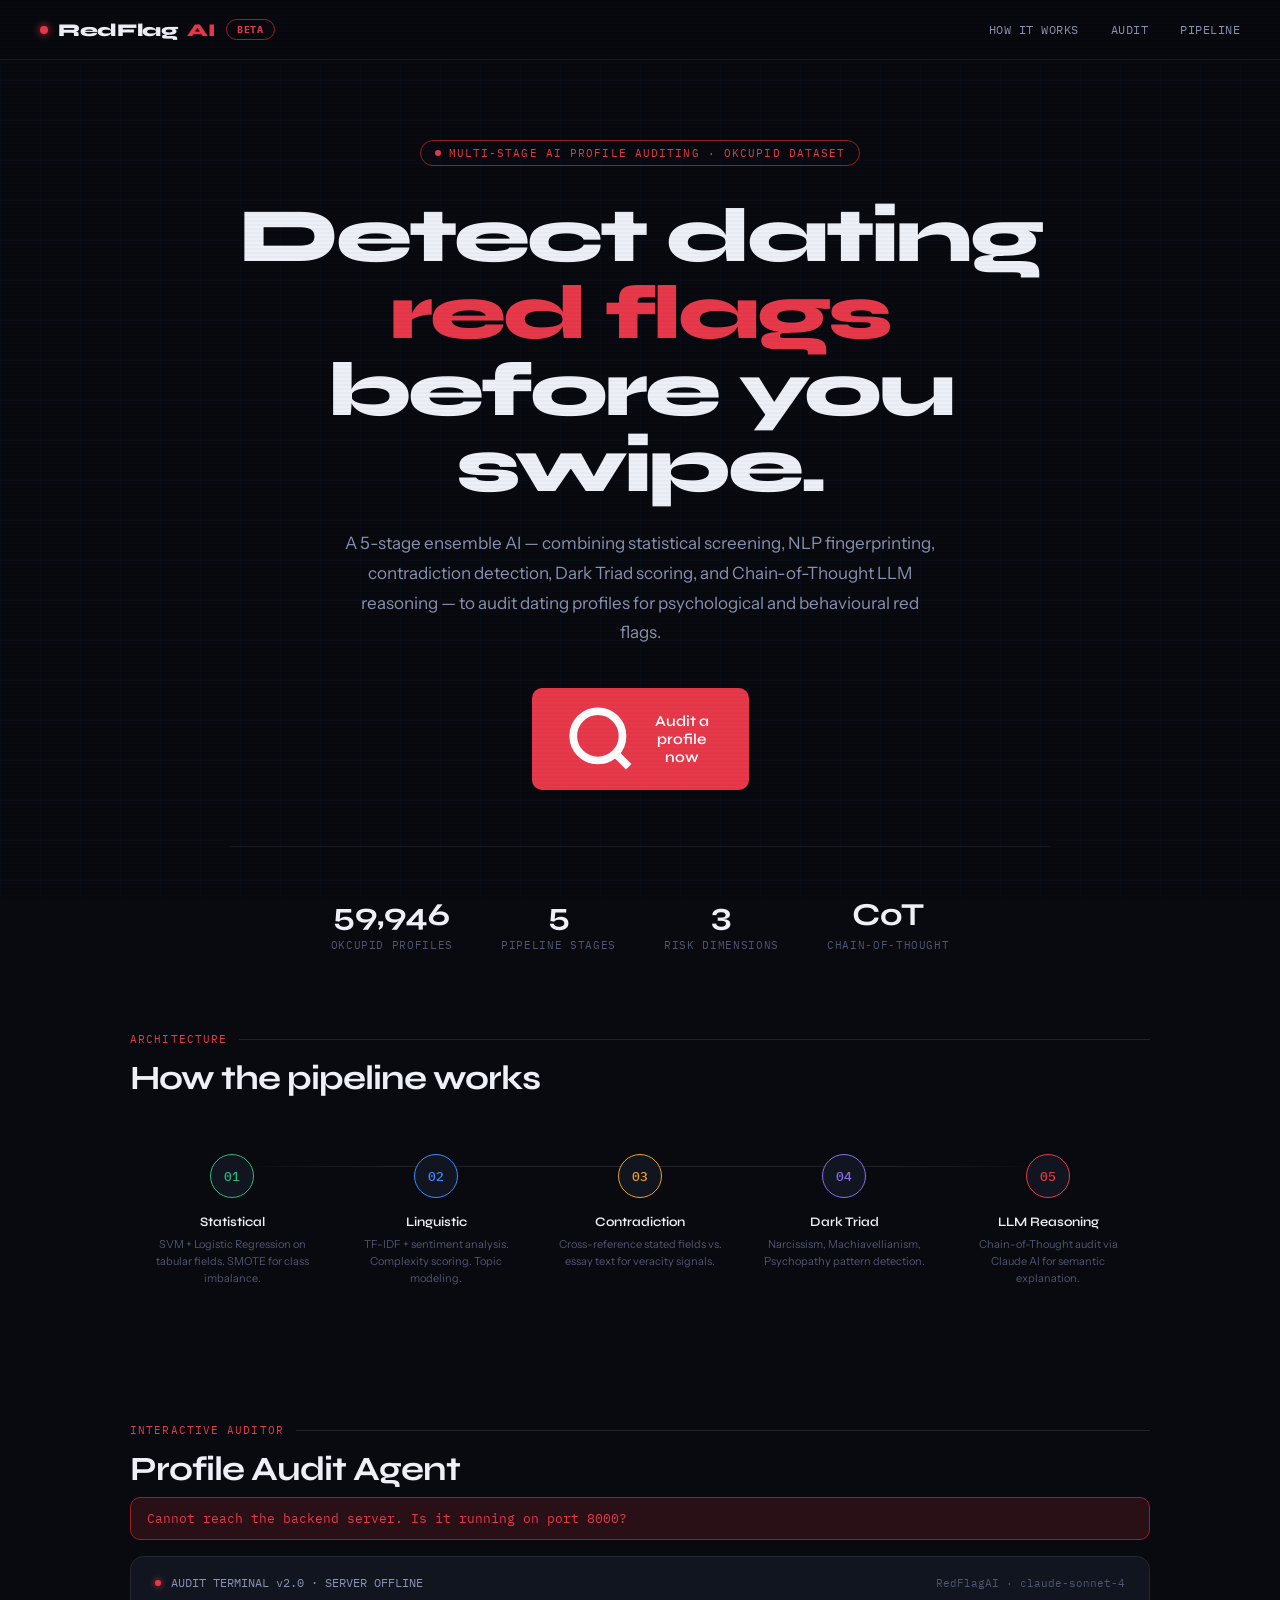
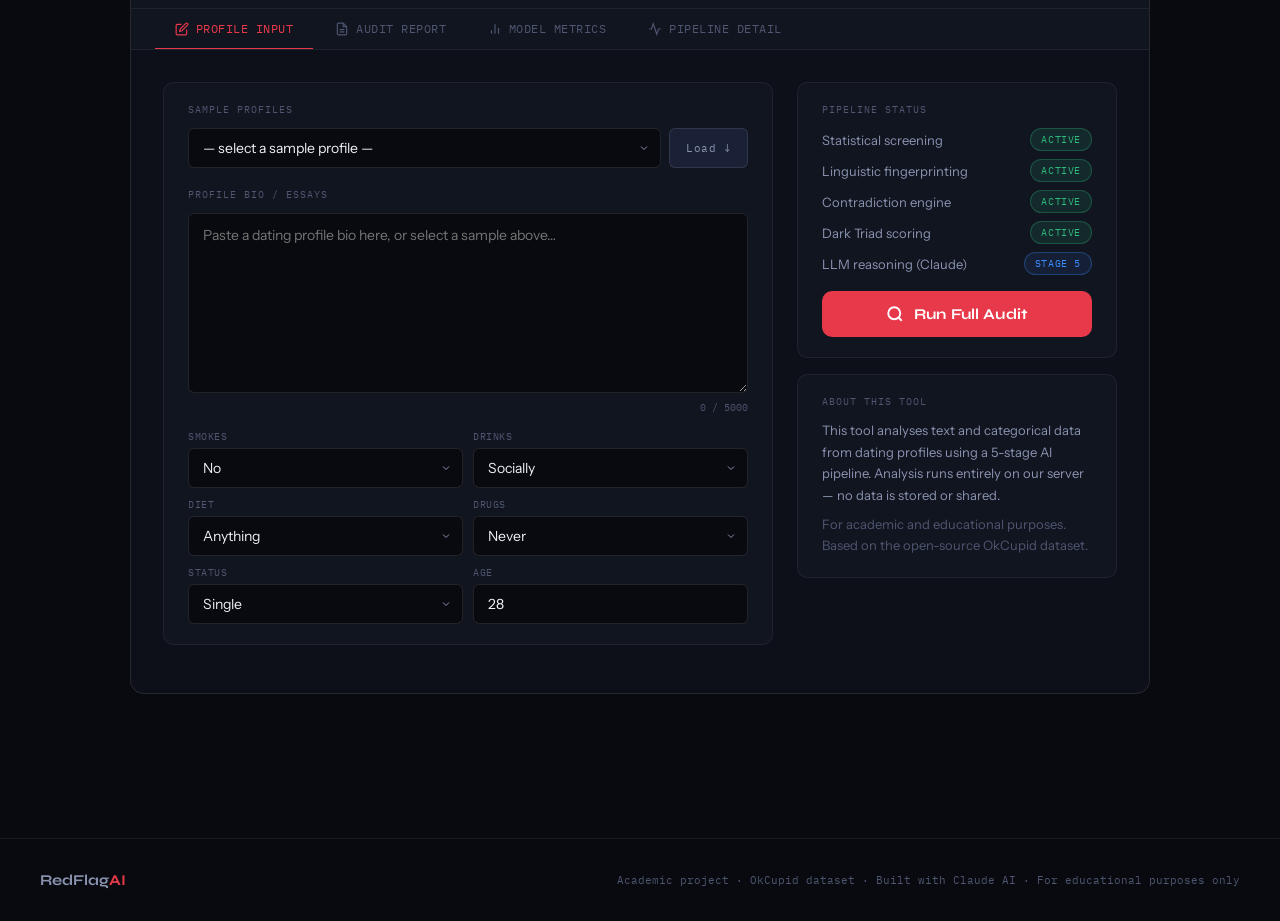
==== index.html @ 615378a7 "Add files via upload" ====
<!DOCTYPE html>
<html lang="en">
<head>
<meta charset="UTF-8" />
<meta name="viewport" content="width=device-width, initial-scale=1.0" />
<title>RedFlag AI — Dating Profile Auditor</title>
<link rel="preconnect" href="https://fonts.googleapis.com" />
<link rel="preconnect" href="https://fonts.gstatic.com" crossorigin />
<link href="https://fonts.googleapis.com/css2?family=Syne:wght@400;500;600;700;800&family=IBM+Plex+Mono:wght@300;400;500&family=Instrument+Sans:ital,wght@0,400;0,500;1,400&display=swap" rel="stylesheet" />
<link rel="stylesheet" href="style.css" />
</head>
<body>

<!-- SCANLINE -->
<div class="scanlines" aria-hidden="true"></div>

<!-- NAV -->
<nav>
  <div class="nav-logo">
    <div class="dot" aria-hidden="true"></div>
    RedFlag<span class="accent">AI</span>
    <span class="nav-badge">BETA</span>
  </div>
  <div class="nav-links">
    <a href="#how">How it works</a>
    <a href="#app">Audit</a>
    <a href="#pipeline">Pipeline</a>
  </div>
</nav>

<!-- HERO -->
<section class="hero" aria-labelledby="hero-title">
  <div class="hero-tag">
    <span class="blink" aria-hidden="true"></span>
    Multi-stage AI profile auditing · OkCupid dataset
  </div>
  <h1 id="hero-title">
    Detect dating<br/>
    <span class="accent">red flags</span><br/>
    before you swipe.
  </h1>
  <p class="hero-sub">
    A 5-stage ensemble AI — combining statistical screening, NLP fingerprinting,
    contradiction detection, Dark Triad scoring, and Chain-of-Thought LLM reasoning —
    to audit dating profiles for psychological and behavioural red flags.
  </p>
  <a href="#app" class="hero-cta">
    <svg viewBox="0 0 24 24" fill="none" stroke="currentColor" stroke-width="2.5" aria-hidden="true"><circle cx="11" cy="11" r="8"/><path d="m21 21-4.35-4.35"/></svg>
    Audit a profile now
  </a>
  <div class="hero-stats" role="list">
    <div class="stat-item" role="listitem"><div class="num">59,946</div><div class="lbl">OkCupid profiles</div></div>
    <div class="stat-item" role="listitem"><div class="num">5</div><div class="lbl">Pipeline stages</div></div>
    <div class="stat-item" role="listitem"><div class="num">3</div><div class="lbl">Risk dimensions</div></div>
    <div class="stat-item" role="listitem"><div class="num">CoT</div><div class="lbl">Chain-of-Thought</div></div>
  </div>
</section>

<!-- HOW IT WORKS -->
<section id="how" class="section" aria-labelledby="how-title">
  <div class="section-label" aria-hidden="true">Architecture</div>
  <h2 id="how-title" class="section-title">How the pipeline works</h2>
  <div class="pipeline-grid" role="list">
    <div class="pipeline-step" role="listitem">
      <div class="pipe-num c-green">01</div>
      <div class="pipe-title">Statistical</div>
      <div class="pipe-desc">SVM + Logistic Regression on tabular fields. SMOTE for class imbalance.</div>
    </div>
    <div class="pipeline-step" role="listitem">
      <div class="pipe-num c-blue">02</div>
      <div class="pipe-title">Linguistic</div>
      <div class="pipe-desc">TF-IDF + sentiment analysis. Complexity scoring. Topic modeling.</div>
    </div>
    <div class="pipeline-step" role="listitem">
      <div class="pipe-num c-amber">03</div>
      <div class="pipe-title">Contradiction</div>
      <div class="pipe-desc">Cross-reference stated fields vs. essay text for veracity signals.</div>
    </div>
    <div class="pipeline-step" role="listitem">
      <div class="pipe-num c-purple">04</div>
      <div class="pipe-title">Dark Triad</div>
      <div class="pipe-desc">Narcissism, Machiavellianism, Psychopathy pattern detection.</div>
    </div>
    <div class="pipeline-step" role="listitem">
      <div class="pipe-num c-red">05</div>
      <div class="pipe-title">LLM Reasoning</div>
      <div class="pipe-desc">Chain-of-Thought audit via Claude AI for semantic explanation.</div>
    </div>
  </div>
</section>

<!-- APP -->
<section id="app" class="section" aria-labelledby="app-title">
  <div class="section-label" aria-hidden="true">Interactive Auditor</div>
  <h2 id="app-title" class="section-title">Profile Audit Agent</h2>

  <!-- Server status banner -->
  <div id="statusBanner" class="status-banner" role="alert" aria-live="polite" style="display:none;"></div>

  <div class="app-widget">
    <!-- Topbar -->
    <div class="app-topbar">
      <div class="app-topbar-title">
        <div class="status-dot" id="serverDot" aria-hidden="true"></div>
        <span id="serverStatus">AUDIT TERMINAL v2.0 · CONNECTING…</span>
      </div>
      <div class="app-version">RedFlagAI · claude-sonnet-4</div>
    </div>

    <!-- Tab bar -->
    <div class="tab-row" role="tablist" aria-label="Audit sections">
      <button class="tab-btn active" role="tab" aria-selected="true" aria-controls="panel-input" id="tab-input" onclick="switchTab('input', this)">
        <svg viewBox="0 0 24 24" fill="none" stroke="currentColor" stroke-width="2" aria-hidden="true"><path d="M11 4H4a2 2 0 0 0-2 2v14a2 2 0 0 0 2 2h14a2 2 0 0 0 2-2v-7"/><path d="M18.5 2.5a2.12 2.12 0 0 1 3 3L12 15l-4 1 1-4Z"/></svg>
        Profile Input
      </button>
      <button class="tab-btn" role="tab" aria-selected="false" aria-controls="panel-report" id="tab-report" onclick="switchTab('report', this)">
        <svg viewBox="0 0 24 24" fill="none" stroke="currentColor" stroke-width="2" aria-hidden="true"><path d="M14 2H6a2 2 0 0 0-2 2v16a2 2 0 0 0 2 2h12a2 2 0 0 0 2-2V8z"/><polyline points="14 2 14 8 20 8"/><line x1="16" y1="13" x2="8" y2="13"/><line x1="16" y1="17" x2="8" y2="17"/></svg>
        Audit Report
      </button>
      <button class="tab-btn" role="tab" aria-selected="false" aria-controls="panel-metrics" id="tab-metrics" onclick="switchTab('metrics', this)">
        <svg viewBox="0 0 24 24" fill="none" stroke="currentColor" stroke-width="2" aria-hidden="true"><line x1="18" y1="20" x2="18" y2="10"/><line x1="12" y1="20" x2="12" y2="4"/><line x1="6" y1="20" x2="6" y2="14"/></svg>
        Model Metrics
      </button>
      <button class="tab-btn" role="tab" aria-selected="false" aria-controls="panel-pipeline" id="tab-pipeline" onclick="switchTab('pipeline', this)">
        <svg viewBox="0 0 24 24" fill="none" stroke="currentColor" stroke-width="2" aria-hidden="true"><polyline points="22 12 18 12 15 21 9 3 6 12 2 12"/></svg>
        Pipeline Detail
      </button>
    </div>

    <!-- INPUT PANEL -->
    <div class="panel active" id="panel-input" role="tabpanel" aria-labelledby="tab-input">
      <div class="input-grid">
        <!-- Left: bio + fields -->
        <div>
          <div class="card mb1">
            <div class="card-label">Sample profiles</div>
            <div class="sample-select-row">
              <select id="sampleSelect" aria-label="Choose a sample profile">
                <option value="">— select a sample profile —</option>
              </select>
              <button class="load-btn" onclick="loadSample()" aria-label="Load selected sample">Load ↓</button>
            </div>

            <div class="card-label">Profile bio / essays</div>
            <textarea
              id="bioText"
              placeholder="Paste a dating profile bio here, or select a sample above…"
              aria-label="Profile bio text"
              maxlength="5000"
            ></textarea>
            <div class="char-count" id="charCount">0 / 5000</div>

            <div class="field-grid">
              <div class="field-item">
                <label for="fSmokes">Smokes</label>
                <select id="fSmokes">
                  <option value="no">No</option>
                  <option value="sometimes">Sometimes</option>
                  <option value="yes">Yes</option>
                </select>
              </div>
              <div class="field-item">
                <label for="fDrinks">Drinks</label>
                <select id="fDrinks">
                  <option value="socially">Socially</option>
                  <option value="often">Often</option>
                  <option value="never">Never</option>
                </select>
              </div>
              <div class="field-item">
                <label for="fDiet">Diet</label>
                <select id="fDiet">
                  <option value="anything">Anything</option>
                  <option value="vegetarian">Vegetarian</option>
                  <option value="vegan">Vegan</option>
                  <option value="strictly vegan">Strictly vegan</option>
                </select>
              </div>
              <div class="field-item">
                <label for="fDrugs">Drugs</label>
                <select id="fDrugs">
                  <option value="never">Never</option>
                  <option value="sometimes">Sometimes</option>
                  <option value="often">Often</option>
                </select>
              </div>
              <div class="field-item">
                <label for="fStatus">Status</label>
                <select id="fStatus">
                  <option value="single">Single</option>
                  <option value="available">Available</option>
                  <option value="seeing someone">Seeing someone</option>
                </select>
              </div>
              <div class="field-item">
                <label for="fAge">Age</label>
                <input type="number" id="fAge" value="28" min="18" max="99" aria-label="Age" />
              </div>
            </div>
          </div>
        </div>

        <!-- Right: pipeline status + run -->
        <div>
          <div class="card mb1">
            <div class="card-label">Pipeline status</div>
            <div class="pipe-status-list" role="list">
              <div class="pipe-status-row" role="listitem"><span>Statistical screening</span><span class="badge badge-green">Active</span></div>
              <div class="pipe-status-row" role="listitem"><span>Linguistic fingerprinting</span><span class="badge badge-green">Active</span></div>
              <div class="pipe-status-row" role="listitem"><span>Contradiction engine</span><span class="badge badge-green">Active</span></div>
              <div class="pipe-status-row" role="listitem"><span>Dark Triad scoring</span><span class="badge badge-green">Active</span></div>
              <div class="pipe-status-row" role="listitem"><span>LLM reasoning (Claude)</span><span class="badge badge-blue">Stage 5</span></div>
            </div>

            <button class="analyze-btn" id="analyzeBtn" onclick="runAnalysis()">
              <svg id="btnIcon" viewBox="0 0 24 24" fill="none" stroke="currentColor" stroke-width="2.5" width="18" height="18" aria-hidden="true"><circle cx="11" cy="11" r="8"/><path d="m21 21-4.35-4.35"/></svg>
              <span id="btnText">Run Full Audit</span>
            </button>

            <div class="progress-wrap" id="progressWrap" aria-live="polite" aria-label="Analysis progress">
              <div class="progress-track" role="progressbar" aria-valuemin="0" aria-valuemax="100" aria-valuenow="0" id="progressBar">
                <div class="progress-fill" id="progressFill"></div>
              </div>
              <div class="progress-msg" id="progressMsg">Initialising pipeline…</div>
            </div>
          </div>

          <div class="card info-card">
            <div class="card-label">About this tool</div>
            <p class="info-text">
              This tool analyses text and categorical data from dating profiles using a 5-stage AI pipeline.
              Analysis runs entirely on our server — no data is stored or shared.
            </p>
            <p class="info-text" style="margin-top:8px;color:var(--text3);">
              For academic and educational purposes. Based on the open-source OkCupid dataset.
            </p>
          </div>
        </div>
      </div>
    </div>

    <!-- REPORT PANEL -->
    <div class="panel" id="panel-report" role="tabpanel" aria-labelledby="tab-report">
      <div id="reportContent">
        <div class="placeholder-msg">
          <svg viewBox="0 0 24 24" fill="none" stroke="currentColor" stroke-width="1.5" aria-hidden="true"><path d="M14 2H6a2 2 0 0 0-2 2v16a2 2 0 0 0 2 2h12a2 2 0 0 0 2-2V8z"/><polyline points="14 2 14 8 20 8"/><line x1="16" y1="13" x2="8" y2="13"/><line x1="16" y1="17" x2="8" y2="17"/></svg>
          <p>Run an audit to generate a report</p>
        </div>
      </div>
    </div>

    <!-- METRICS PANEL -->
    <div class="panel" id="panel-metrics" role="tabpanel" aria-labelledby="tab-metrics">
      <div id="metricsContent">
        <div class="placeholder-msg">
          <svg viewBox="0 0 24 24" fill="none" stroke="currentColor" stroke-width="1.5" aria-hidden="true"><line x1="18" y1="20" x2="18" y2="10"/><line x1="12" y1="20" x2="12" y2="4"/><line x1="6" y1="20" x2="6" y2="14"/></svg>
          <p>Model metrics appear after analysis</p>
        </div>
      </div>
    </div>

    <!-- PIPELINE DETAIL PANEL -->
    <div class="panel" id="panel-pipeline" role="tabpanel" aria-labelledby="tab-pipeline">
      <div class="pipe-detail">

        <div class="pipe-detail-row">
          <div class="pipe-num-lg" style="color:var(--green);border-color:var(--green);">01</div>
          <div class="pipe-content">
            <h3>Statistical screening — fast-path fraud detection</h3>
            <p>A Support Vector Machine (SVM) and Logistic Regression classifier trained on all 31 tabular OkCupid columns. SMOTE oversampling addresses the extreme class imbalance of red-flag profiles. Produces a probabilistic risk score before any text processing begins.</p>
            <div class="pipe-tech">Tech: <span>scikit-learn SVM · SMOTE (imbalanced-learn) · pandas · OkCupid tabular features</span></div>
          </div>
          <span class="badge badge-green">SVM + SMOTE</span>
        </div>

        <div class="pipe-detail-row">
          <div class="pipe-num-lg" style="color:var(--blue);border-color:var(--blue);">02</div>
          <div class="pipe-content">
            <h3>Linguistic fingerprinting — NLP complexity analysis</h3>
            <p>TF-IDF vectorisation + VADER sentiment analysis scores emotional tone. Flesch-Kincaid complexity measures readability. LDA topic modeling identifies manipulative thematic clusters — intermittent reinforcement language, identity dissociation, excessive self-referencing.</p>
            <div class="pipe-tech">Tech: <span>NLTK VADER · sklearn TF-IDF · gensim LDA · textstat · HuggingFace transformers</span></div>
          </div>
          <span class="badge badge-blue">NLP</span>
        </div>

        <div class="pipe-detail-row">
          <div class="pipe-num-lg" style="color:var(--amber);border-color:var(--amber);">03</div>
          <div class="pipe-content">
            <h3>Contradiction engine — veracity cross-referencing</h3>
            <p>Compares each categorical field ("smokes: no", "diet: vegan") against the free-text essays using regex pattern matching and keyword extraction. When text contradicts a stated field, a Veracity Red Flag is raised with specific textual evidence.</p>
            <div class="pipe-tech">Tech: <span>Rule-based regex engine · spaCy NER · keyword extraction · field-to-text alignment</span></div>
          </div>
          <span class="badge badge-amber">Veracity</span>
        </div>

        <div class="pipe-detail-row">
          <div class="pipe-num-lg" style="color:var(--purple);border-color:var(--purple);">04</div>
          <div class="pipe-content">
            <h3>Dark Triad scoring — psychological trait mapping</h3>
            <p>Maps linguistic features to the three Dark Triad traits. Narcissism: admiration-seeking language. Machiavellianism: strategic deception signals, conditional framing. Psychopathy: callousness markers, lack-of-empathy language. Calibrated against OkCupid's 420+ question bank.</p>
            <div class="pipe-tech">Tech: <span>Custom psycholinguistic feature extractor · OkCupid Q&amp;A mapping · LIWC-style features</span></div>
          </div>
          <span class="badge badge-purple">Psych</span>
        </div>

        <div class="pipe-detail-row">
          <div class="pipe-num-lg" style="color:var(--red);border-color:var(--red);">05</div>
          <div class="pipe-content">
            <h3>LLM semantic reasoning — Chain-of-Thought audit</h3>
            <p>The structured output of Stages 1–4 is passed to Claude with a Chain-of-Thought system prompt. The model reasons step-by-step through each signal, cites specific textual evidence, and explains the psychological mechanism behind each flag. The Educational Tip rephrases flags constructively.</p>
            <div class="pipe-tech">Tech: <span>claude-sonnet-4 · CoT prompting · structured JSON output · social reintegration module</span></div>
          </div>
          <span class="badge badge-red">CoT LLM</span>
        </div>

      </div>
    </div>
  </div>
</section>

<!-- FOOTER -->
<footer>
  <div class="footer-logo">RedFlag<span class="accent">AI</span></div>
  <div class="footer-note">Academic project · OkCupid dataset · Built with Claude AI · For educational purposes only</div>
</footer>

<script src="app.js"></script>
</body>
</html>
---- style.css ----
/* ================================================================
   style.css — RedFlagAI Dating Profile Auditor
   Dark forensic / investigative aesthetic
   ================================================================ */

/* ── CSS CUSTOM PROPERTIES ─────────────────────────────────────── */
:root {
  --bg:           #080A0F;
  --bg2:          #0D1018;
  --bg3:          #111520;
  --bg4:          #171C2E;
  --surface:      #1A2035;
  --surface2:     #1F2640;

  --red:          #E8394A;
  --red-dim:      #9B1F2A;
  --red-glow:     rgba(232, 57, 74, 0.15);
  --amber:        #F0A020;
  --amber-dim:    rgba(240, 160, 32, 0.12);
  --green:        #2EB87C;
  --green-dim:    rgba(46, 184, 124, 0.12);
  --purple:       #8B6FE8;
  --purple-dim:   rgba(139, 111, 232, 0.12);
  --blue:         #3D8BFF;
  --blue-dim:     rgba(61, 139, 255, 0.10);

  --text:         #EEF0F8;
  --text2:        #8A93B0;
  --text3:        #4E5670;

  --border:       rgba(255, 255, 255, 0.06);
  --border2:      rgba(255, 255, 255, 0.10);

  --font-head:    'Syne', sans-serif;
  --font-body:    'Instrument Sans', sans-serif;
  --font-mono:    'IBM Plex Mono', monospace;

  --r:            6px;
  --r2:           10px;
  --r3:           14px;
}

/* ── RESET ─────────────────────────────────────────────────────── */
*, *::before, *::after { box-sizing: border-box; margin: 0; padding: 0; }

html { scroll-behavior: smooth; }

body {
  font-family: var(--font-body);
  background: var(--bg);
  color: var(--text);
  min-height: 100vh;
  overflow-x: hidden;
  -webkit-font-smoothing: antialiased;
}

/* ── SCANLINES OVERLAY ──────────────────────────────────────────── */
.scanlines {
  position: fixed;
  inset: 0;
  background: repeating-linear-gradient(
    0deg,
    transparent,
    transparent 2px,
    rgba(0, 0, 0, 0.025) 2px,
    rgba(0, 0, 0, 0.025) 4px
  );
  pointer-events: none;
  z-index: 9999;
}

/* ── GRID BG ────────────────────────────────────────────────────── */
body::after {
  content: '';
  position: fixed;
  inset: 0;
  background-image:
    linear-gradient(rgba(61, 139, 255, 0.025) 1px, transparent 1px),
    linear-gradient(90deg, rgba(61, 139, 255, 0.025) 1px, transparent 1px);
  background-size: 40px 40px;
  pointer-events: none;
  z-index: 0;
}

/* ── NAV ────────────────────────────────────────────────────────── */
nav {
  position: fixed;
  top: 0; left: 0; right: 0;
  z-index: 100;
  display: flex;
  align-items: center;
  justify-content: space-between;
  padding: 0 2.5rem;
  height: 60px;
  background: rgba(8, 10, 15, 0.88);
  backdrop-filter: blur(20px);
  border-bottom: 1px solid var(--border);
}

.nav-logo {
  font-family: var(--font-head);
  font-weight: 800;
  font-size: 18px;
  letter-spacing: -0.02em;
  display: flex;
  align-items: center;
  gap: 10px;
}

.nav-logo .dot {
  width: 8px; height: 8px;
  border-radius: 50%;
  background: var(--red);
  box-shadow: 0 0 8px var(--red);
  animation: pulse-dot 2s ease-in-out infinite;
}

@keyframes pulse-dot {
  0%, 100% { opacity: 1; }
  50%       { opacity: 0.35; }
}

.accent { color: var(--red); }

.nav-badge {
  font-family: var(--font-mono);
  font-size: 10px;
  padding: 3px 10px;
  border: 1px solid var(--red-dim);
  border-radius: 20px;
  color: var(--red);
  letter-spacing: 0.08em;
  text-transform: uppercase;
}

.nav-links {
  display: flex;
  gap: 2rem;
}

.nav-links a {
  font-family: var(--font-mono);
  font-size: 12px;
  color: var(--text2);
  text-decoration: none;
  letter-spacing: 0.04em;
  text-transform: uppercase;
  transition: color 0.2s;
}
.nav-links a:hover { color: var(--text); }

/* ── HERO ───────────────────────────────────────────────────────── */
.hero {
  position: relative;
  z-index: 1;
  padding: 140px 2.5rem 80px;
  text-align: center;
  max-width: 900px;
  margin: 0 auto;
}

.hero-tag {
  display: inline-flex;
  align-items: center;
  gap: 8px;
  font-family: var(--font-mono);
  font-size: 11px;
  letter-spacing: 0.1em;
  text-transform: uppercase;
  color: var(--red);
  border: 1px solid var(--red-dim);
  padding: 5px 14px;
  border-radius: 20px;
  margin-bottom: 2rem;
}

.hero-tag .blink {
  width: 6px; height: 6px;
  border-radius: 50%;
  background: var(--red);
  animation: pulse-dot 1.5s ease-in-out infinite;
}

h1 {
  font-family: var(--font-head);
  font-weight: 800;
  font-size: clamp(40px, 6vw, 78px);
  line-height: 1.0;
  letter-spacing: -0.04em;
  margin-bottom: 1.5rem;
}

.hero-sub {
  font-size: 17px;
  color: var(--text2);
  line-height: 1.75;
  max-width: 600px;
  margin: 0 auto 2.5rem;
}

.hero-cta {
  display: inline-flex;
  align-items: center;
  gap: 10px;
  padding: 14px 32px;
  background: var(--red);
  color: white;
  font-family: var(--font-head);
  font-weight: 600;
  font-size: 15px;
  border-radius: var(--r2);
  text-decoration: none;
  transition: opacity 0.2s, transform 0.2s;
  border: none;
  cursor: pointer;
}
.hero-cta:hover { opacity: 0.88; transform: translateY(-2px); }

.hero-stats {
  display: flex;
  justify-content: center;
  gap: 3rem;
  margin-top: 3.5rem;
  padding-top: 3rem;
  border-top: 1px solid var(--border);
  flex-wrap: wrap;
}

.stat-item { text-align: center; }

.stat-item .num {
  font-family: var(--font-head);
  font-size: 32px;
  font-weight: 700;
}

.stat-item .lbl {
  font-family: var(--font-mono);
  font-size: 11px;
  color: var(--text3);
  text-transform: uppercase;
  letter-spacing: 0.06em;
  margin-top: 4px;
}

/* ── SECTION ────────────────────────────────────────────────────── */
.section {
  position: relative;
  z-index: 1;
  max-width: 1100px;
  margin: 0 auto;
  padding: 0 2.5rem 5rem;
}

.section-label {
  font-family: var(--font-mono);
  font-size: 11px;
  color: var(--red);
  letter-spacing: 0.1em;
  text-transform: uppercase;
  margin-bottom: 0.75rem;
  display: flex;
  align-items: center;
  gap: 12px;
}

.section-label::after {
  content: '';
  flex: 1;
  height: 1px;
  background: var(--border2);
}

.section-title {
  font-family: var(--font-head);
  font-size: 34px;
  font-weight: 700;
  letter-spacing: -0.03em;
  margin-bottom: 0.5rem;
}

/* ── PIPELINE OVERVIEW ─────────────────────────────────────────── */
.pipeline-grid {
  display: grid;
  grid-template-columns: repeat(5, 1fr);
  gap: 0;
  margin: 2rem 0;
  position: relative;
}

.pipeline-grid::before {
  content: '';
  position: absolute;
  top: 36px; left: 10%; right: 10%;
  height: 1px;
  background: linear-gradient(90deg, transparent, var(--border2) 20%, var(--border2) 80%, transparent);
}

.pipeline-step {
  display: flex;
  flex-direction: column;
  align-items: center;
  text-align: center;
  padding: 1.5rem 1rem;
}

.pipe-num {
  width: 44px; height: 44px;
  border-radius: 50%;
  border: 1px solid;
  display: flex; align-items: center; justify-content: center;
  font-family: var(--font-mono);
  font-size: 13px;
  font-weight: 500;
  margin-bottom: 1rem;
  position: relative;
  z-index: 1;
  background: var(--bg3);
}

.pipe-num.c-green  { color: var(--green);  border-color: var(--green); }
.pipe-num.c-blue   { color: var(--blue);   border-color: var(--blue); }
.pipe-num.c-amber  { color: var(--amber);  border-color: var(--amber); }
.pipe-num.c-purple { color: var(--purple); border-color: var(--purple); }
.pipe-num.c-red    { color: var(--red);    border-color: var(--red); }

.pipe-title {
  font-family: var(--font-head);
  font-size: 13px;
  font-weight: 600;
  margin-bottom: 6px;
}

.pipe-desc {
  font-size: 11px;
  color: var(--text3);
  line-height: 1.55;
}

/* ── STATUS BANNER ─────────────────────────────────────────────── */
.status-banner {
  padding: 12px 16px;
  border-radius: var(--r2);
  font-family: var(--font-mono);
  font-size: 13px;
  margin-bottom: 1rem;
  display: flex;
  align-items: center;
  gap: 10px;
}

.status-banner.error {
  background: var(--red-glow);
  border: 1px solid var(--red-dim);
  color: var(--red);
}

.status-banner.warning {
  background: var(--amber-dim);
  border: 1px solid rgba(240, 160, 32, 0.3);
  color: var(--amber);
}

/* ── APP WIDGET ─────────────────────────────────────────────────── */
.app-widget {
  background: var(--bg2);
  border: 1px solid var(--border2);
  border-radius: var(--r3);
  overflow: hidden;
  margin-bottom: 4rem;
}

.app-topbar {
  background: var(--bg3);
  border-bottom: 1px solid var(--border);
  padding: 0 1.5rem;
  display: flex;
  align-items: center;
  justify-content: space-between;
  height: 52px;
}

.app-topbar-title {
  font-family: var(--font-mono);
  font-size: 12px;
  color: var(--text2);
  display: flex;
  align-items: center;
  gap: 10px;
}

.status-dot {
  width: 6px; height: 6px;
  border-radius: 50%;
  background: var(--text3);
  transition: background 0.3s, box-shadow 0.3s;
}

.status-dot.online {
  background: var(--green);
  box-shadow: 0 0 6px var(--green);
}

.status-dot.error {
  background: var(--red);
  box-shadow: 0 0 6px var(--red);
}

.app-version {
  font-family: var(--font-mono);
  font-size: 11px;
  color: var(--text3);
}

/* ── TABS ───────────────────────────────────────────────────────── */
.tab-row {
  display: flex;
  border-bottom: 1px solid var(--border);
  background: var(--bg3);
  padding: 0 1.5rem;
  gap: 2px;
  overflow-x: auto;
}

.tab-btn {
  padding: 12px 20px;
  font-family: var(--font-mono);
  font-size: 12px;
  letter-spacing: 0.04em;
  text-transform: uppercase;
  color: var(--text3);
  background: none;
  border: none;
  border-bottom: 2px solid transparent;
  cursor: pointer;
  transition: color 0.15s, border-color 0.15s;
  margin-bottom: -1px;
  display: flex;
  align-items: center;
  gap: 7px;
  white-space: nowrap;
}

.tab-btn svg { width: 14px; height: 14px; flex-shrink: 0; }

.tab-btn.active { color: var(--red); border-bottom-color: var(--red); }
.tab-btn:hover:not(.active) { color: var(--text2); }

/* ── PANELS ─────────────────────────────────────────────────────── */
.panel { display: none; padding: 2rem; }
.panel.active { display: block; }

/* ── INPUT LAYOUT ───────────────────────────────────────────────── */
.input-grid {
  display: grid;
  grid-template-columns: 1fr 320px;
  gap: 1.5rem;
}

@media (max-width: 820px) {
  .input-grid { grid-template-columns: 1fr; }
}

.card {
  background: var(--bg3);
  border: 1px solid var(--border);
  border-radius: var(--r2);
  padding: 1.25rem 1.5rem;
}

.card-label {
  font-family: var(--font-mono);
  font-size: 10px;
  letter-spacing: 0.1em;
  text-transform: uppercase;
  color: var(--text3);
  margin-bottom: 0.75rem;
}

.mb1 { margin-bottom: 1rem; }

/* ── FORM ELEMENTS ──────────────────────────────────────────────── */
textarea, select, input[type="number"] {
  width: 100%;
  background: var(--bg);
  border: 1px solid var(--border2);
  border-radius: var(--r);
  color: var(--text);
  font-family: var(--font-body);
  font-size: 14px;
  padding: 10px 14px;
  transition: border-color 0.2s, box-shadow 0.2s;
  outline: none;
  appearance: none;
  -webkit-appearance: none;
}

textarea:focus, select:focus, input:focus {
  border-color: rgba(232, 57, 74, 0.5);
  box-shadow: 0 0 0 3px rgba(232, 57, 74, 0.08);
}

textarea {
  min-height: 180px;
  resize: vertical;
  line-height: 1.65;
  margin-bottom: 4px;
}

select {
  cursor: pointer;
  background-image: url("data:image/svg+xml,%3Csvg xmlns='http://www.w3.org/2000/svg' width='12' height='12' viewBox='0 0 24 24' fill='none' stroke='%238A93B0' stroke-width='2'%3E%3Cpath d='M6 9l6 6 6-6'/%3E%3C/svg%3E");
  background-repeat: no-repeat;
  background-position: right 10px center;
  padding-right: 32px;
}

select option { background: var(--bg3); }

.char-count {
  font-family: var(--font-mono);
  font-size: 10px;
  color: var(--text3);
  text-align: right;
  margin-bottom: 1rem;
}

.field-grid {
  display: grid;
  grid-template-columns: 1fr 1fr;
  gap: 10px;
  margin-top: 0.25rem;
}

.field-item { display: flex; flex-direction: column; gap: 5px; }

.field-item label {
  font-family: var(--font-mono);
  font-size: 10px;
  letter-spacing: 0.06em;
  text-transform: uppercase;
  color: var(--text3);
}

/* ── SAMPLE SELECT ──────────────────────────────────────────────── */
.sample-select-row {
  display: flex;
  gap: 8px;
  margin-bottom: 1.25rem;
}

.sample-select-row select { flex: 1; }

.load-btn {
  padding: 0 16px;
  background: var(--surface);
  border: 1px solid var(--border2);
  border-radius: var(--r);
  color: var(--text2);
  font-family: var(--font-mono);
  font-size: 11px;
  letter-spacing: 0.04em;
  cursor: pointer;
  white-space: nowrap;
  transition: background 0.15s, color 0.15s;
  min-height: 40px;
}
.load-btn:hover { background: var(--surface2); color: var(--text); }

/* ── PIPELINE STATUS ────────────────────────────────────────────── */
.pipe-status-list {
  display: flex;
  flex-direction: column;
  gap: 8px;
  font-size: 13px;
  color: var(--text2);
  margin-bottom: 0.25rem;
}

.pipe-status-row {
  display: flex;
  justify-content: space-between;
  align-items: center;
}

/* ── BADGES ─────────────────────────────────────────────────────── */
.badge {
  font-family: var(--font-mono);
  font-size: 10px;
  letter-spacing: 0.06em;
  text-transform: uppercase;
  padding: 4px 10px;
  border-radius: 20px;
  border: 1px solid;
  white-space: nowrap;
}

.badge-red    { color: var(--red);    border-color: var(--red-dim);                    background: var(--red-glow); }
.badge-amber  { color: var(--amber);  border-color: rgba(240, 160, 32, 0.3);           background: var(--amber-dim); }
.badge-green  { color: var(--green);  border-color: rgba(46, 184, 124, 0.3);           background: var(--green-dim); }
.badge-purple { color: var(--purple); border-color: rgba(139, 111, 232, 0.3);          background: var(--purple-dim); }
.badge-blue   { color: var(--blue);   border-color: rgba(61, 139, 255, 0.3);           background: var(--blue-dim); }

/* ── ANALYZE BUTTON ─────────────────────────────────────────────── */
.analyze-btn {
  width: 100%;
  padding: 14px;
  background: var(--red);
  color: white;
  font-family: var(--font-head);
  font-weight: 700;
  font-size: 15px;
  letter-spacing: 0.01em;
  border: none;
  border-radius: var(--r2);
  cursor: pointer;
  display: flex;
  align-items: center;
  justify-content: center;
  gap: 10px;
  transition: opacity 0.2s, transform 0.15s;
  margin-top: 1rem;
}

.analyze-btn:hover:not(:disabled) { opacity: 0.9; transform: translateY(-1px); }
.analyze-btn:active:not(:disabled) { transform: translateY(0); }
.analyze-btn:disabled { opacity: 0.45; cursor: not-allowed; }

/* ── PROGRESS ───────────────────────────────────────────────────── */
.progress-wrap { margin-top: 0.75rem; display: none; }

.progress-track {
  height: 2px;
  background: var(--border2);
  border-radius: 1px;
  overflow: hidden;
}

.progress-fill {
  height: 100%;
  background: var(--red);
  border-radius: 1px;
  width: 0%;
  transition: width 0.35s ease;
  box-shadow: 0 0 8px var(--red);
}

.progress-msg {
  font-family: var(--font-mono);
  font-size: 11px;
  color: var(--text3);
  margin-top: 6px;
  text-align: center;
}

/* ── INFO CARD ──────────────────────────────────────────────────── */
.info-card { border-color: var(--border); }

.info-text {
  font-size: 13px;
  color: var(--text2);
  line-height: 1.65;
}

/* ── PLACEHOLDER ────────────────────────────────────────────────── */
.placeholder-msg {
  text-align: center;
  padding: 4rem 1rem;
  color: var(--text3);
}

.placeholder-msg svg {
  width: 48px; height: 48px;
  margin: 0 auto 1rem;
  display: block;
  opacity: 0.35;
}

.placeholder-msg p {
  font-family: var(--font-mono);
  font-size: 12px;
}

/* ── REPORT: RISK OVERVIEW ──────────────────────────────────────── */
.risk-overview {
  display: grid;
  grid-template-columns: repeat(4, 1fr);
  gap: 12px;
  margin-bottom: 1.5rem;
}

@media (max-width: 600px) {
  .risk-overview { grid-template-columns: 1fr 1fr; }
}

.risk-card {
  background: var(--bg3);
  border: 1px solid var(--border);
  border-radius: var(--r2);
  padding: 1.25rem;
  text-align: center;
  position: relative;
  overflow: hidden;
}

.risk-card::after {
  content: '';
  position: absolute;
  bottom: 0; left: 0; right: 0;
  height: 2px;
}

.risk-card.danger::after  { background: var(--red); }
.risk-card.warning::after { background: var(--amber); }
.risk-card.safe::after    { background: var(--green); }

.risk-card .rv {
  font-family: var(--font-head);
  font-size: 36px;
  font-weight: 800;
  line-height: 1;
  margin-bottom: 6px;
}

.risk-card.danger  .rv { color: var(--red); }
.risk-card.warning .rv { color: var(--amber); }
.risk-card.safe    .rv { color: var(--green); }

.risk-card .rl {
  font-family: var(--font-mono);
  font-size: 10px;
  letter-spacing: 0.08em;
  text-transform: uppercase;
  color: var(--text3);
}

/* ── REPORT BLOCK ───────────────────────────────────────────────── */
.report-block {
  background: var(--bg3);
  border: 1px solid var(--border);
  border-radius: var(--r2);
  padding: 1.25rem 1.5rem;
  margin-bottom: 1rem;
}

.rb-header {
  display: flex;
  align-items: center;
  gap: 10px;
  margin-bottom: 1rem;
  padding-bottom: 0.75rem;
  border-bottom: 1px solid var(--border);
}

.rb-icon {
  width: 32px; height: 32px;
  border-radius: var(--r);
  display: flex; align-items: center; justify-content: center;
  flex-shrink: 0;
}

.rb-icon svg { width: 16px; height: 16px; }

.rb-title {
  font-family: var(--font-head);
  font-size: 15px;
  font-weight: 600;
  flex: 1;
}

/* ── FLAGS ──────────────────────────────────────────────────────── */
.flag-list {
  list-style: none;
  display: flex;
  flex-direction: column;
  gap: 8px;
}

.flag-item {
  display: flex;
  align-items: flex-start;
  gap: 10px;
  padding: 10px 12px;
  background: var(--bg);
  border-radius: var(--r);
  border-left: 2px solid;
}

.flag-item.high   { border-left-color: var(--red); }
.flag-item.medium { border-left-color: var(--amber); }
.flag-item.low    { border-left-color: var(--green); }

.flag-meta { display: flex; flex-direction: column; gap: 4px; flex: 1; }

.flag-cat {
  font-family: var(--font-mono);
  font-size: 10px;
  letter-spacing: 0.08em;
  text-transform: uppercase;
}

.flag-item.high   .flag-cat { color: var(--red); }
.flag-item.medium .flag-cat { color: var(--amber); }
.flag-item.low    .flag-cat { color: var(--green); }

.flag-text {
  font-size: 13px;
  color: var(--text2);
  line-height: 1.55;
}

/* ── CONTRADICTIONS ─────────────────────────────────────────────── */
.contra-row {
  display: flex;
  align-items: center;
  gap: 10px;
  padding: 10px 0;
  border-bottom: 1px solid var(--border);
  font-size: 13px;
  flex-wrap: wrap;
}

.contra-row:last-child { border-bottom: none; }

.contra-stated {
  color: var(--text2);
  font-family: var(--font-mono);
  font-size: 12px;
  background: var(--bg);
  padding: 4px 10px;
  border-radius: var(--r);
  white-space: nowrap;
}

.contra-arrow { color: var(--text3); font-size: 18px; }

.contra-detected {
  color: var(--red);
  font-style: italic;
  flex: 1;
  min-width: 120px;
}

/* ── DARK TRIAD BARS ────────────────────────────────────────────── */
.trait-bar-row {
  display: flex;
  align-items: center;
  gap: 12px;
  margin-bottom: 14px;
}

.trait-label {
  font-family: var(--font-mono);
  font-size: 11px;
  color: var(--text3);
  text-transform: uppercase;
  letter-spacing: 0.06em;
  width: 150px;
  flex-shrink: 0;
}

.trait-bar {
  flex: 1;
  height: 6px;
  background: var(--bg);
  border-radius: 3px;
  overflow: hidden;
  border: 1px solid var(--border);
}

.trait-fill {
  height: 100%;
  border-radius: 3px;
  width: 0%;
  transition: width 0.9s cubic-bezier(0.16, 1, 0.3, 1);
}

.trait-val {
  font-family: var(--font-mono);
  font-size: 12px;
  font-weight: 500;
  width: 36px;
  text-align: right;
  flex-shrink: 0;
}

/* ── CHAIN-OF-THOUGHT ───────────────────────────────────────────── */
.cot-block {
  background: var(--bg);
  border: 1px solid var(--border2);
  border-radius: var(--r);
  padding: 1rem 1.25rem;
  font-family: var(--font-mono);
  font-size: 13px;
  color: var(--text2);
  line-height: 1.85;
  white-space: pre-wrap;
  word-break: break-word;
}

.cot-prefix { color: var(--blue); font-weight: 500; }

/* ── TIP BOX ────────────────────────────────────────────────────── */
.tip-box {
  background: linear-gradient(135deg, rgba(139, 111, 232, 0.07), rgba(61, 139, 255, 0.04));
  border: 1px solid rgba(139, 111, 232, 0.18);
  border-radius: var(--r2);
  padding: 1rem 1.25rem;
  font-size: 14px;
  color: var(--text2);
  line-height: 1.75;
  display: flex;
  gap: 12px;
  align-items: flex-start;
}

.tip-icon { color: var(--purple); flex-shrink: 0; margin-top: 2px; }
.tip-icon svg { width: 18px; height: 18px; }

/* ── TWO COLUMN ─────────────────────────────────────────────────── */
.two-col {
  display: grid;
  grid-template-columns: 1fr 1fr;
  gap: 1rem;
  margin-bottom: 1rem;
}

@media (max-width: 700px) { .two-col { grid-template-columns: 1fr; } }

/* ── METRICS ────────────────────────────────────────────────────── */
.metrics-grid-3 {
  display: grid;
  grid-template-columns: repeat(3, 1fr);
  gap: 1rem;
  margin-bottom: 1.5rem;
}

@media (max-width: 600px) { .metrics-grid-3 { grid-template-columns: 1fr; } }

.metric-card {
  background: var(--bg3);
  border: 1px solid var(--border);
  border-radius: var(--r2);
  padding: 1.5rem;
  text-align: center;
}

.metric-card .mv {
  font-family: var(--font-head);
  font-size: 42px;
  font-weight: 800;
  letter-spacing: -0.03em;
  line-height: 1;
  margin-bottom: 6px;
}

.metric-card .ml {
  font-family: var(--font-mono);
  font-size: 11px;
  text-transform: uppercase;
  letter-spacing: 0.08em;
  color: var(--text3);
  margin-bottom: 14px;
}

.metric-card .mbar {
  height: 4px;
  background: var(--border);
  border-radius: 2px;
  overflow: hidden;
}

.metric-card .mfill {
  height: 100%;
  border-radius: 2px;
  width: 0%;
  transition: width 0.9s ease;
}

/* ── LINGUISTIC ─────────────────────────────────────────────────── */
.ling-row {
  display: grid;
  grid-template-columns: 1fr 1fr 1fr;
  gap: 10px;
  margin-bottom: 1rem;
}

@media (max-width: 600px) { .ling-row { grid-template-columns: 1fr; } }

.ling-card {
  background: var(--bg);
  border: 1px solid var(--border);
  border-radius: var(--r);
  padding: 1rem;
}

.ling-label {
  font-family: var(--font-mono);
  font-size: 10px;
  color: var(--text3);
  text-transform: uppercase;
  letter-spacing: 0.06em;
  margin-bottom: 8px;
}

.ling-bar {
  height: 4px;
  background: var(--border2);
  border-radius: 2px;
  overflow: hidden;
  margin-bottom: 6px;
}

.ling-fill {
  height: 100%;
  border-radius: 2px;
  width: 0%;
  transition: width 0.9s ease;
}

.ling-val {
  font-family: var(--font-mono);
  font-size: 13px;
  font-weight: 500;
}

/* ── PIPELINE DETAIL ────────────────────────────────────────────── */
.pipe-detail {
  display: flex;
  flex-direction: column;
  gap: 10px;
}

.pipe-detail-row {
  display: flex;
  align-items: flex-start;
  gap: 14px;
  background: var(--bg3);
  border: 1px solid var(--border);
  border-radius: var(--r2);
  padding: 1.25rem 1.5rem;
}

.pipe-num-lg {
  width: 36px; height: 36px;
  border-radius: 50%;
  border: 1px solid;
  display: flex; align-items: center; justify-content: center;
  font-family: var(--font-mono);
  font-size: 13px;
  font-weight: 500;
  flex-shrink: 0;
  background: var(--bg);
}

.pipe-content { flex: 1; }

.pipe-content h3 {
  font-family: var(--font-head);
  font-size: 14px;
  font-weight: 600;
  margin-bottom: 6px;
  color: var(--text);
}

.pipe-content p {
  font-size: 13px;
  color: var(--text3);
  line-height: 1.6;
}

.pipe-tech {
  font-family: var(--font-mono);
  font-size: 10px;
  color: var(--text3);
  margin-top: 8px;
  border-top: 1px solid var(--border);
  padding-top: 8px;
}

.pipe-tech span { color: var(--text2); }

/* ── STAGE1 INFO BOX ────────────────────────────────────────────── */
.stage1-info {
  background: var(--bg);
  border: 1px solid var(--border);
  border-radius: var(--r);
  padding: 10px 14px;
  font-family: var(--font-mono);
  font-size: 12px;
  color: var(--text2);
  display: flex;
  gap: 1.5rem;
}

.stage1-info .si-label { color: var(--text3); font-size: 10px; display: block; margin-bottom: 3px; }
.stage1-info .si-val   { font-size: 14px; font-weight: 500; }

/* ── FOOTER ─────────────────────────────────────────────────────── */
footer {
  position: relative;
  z-index: 1;
  border-top: 1px solid var(--border);
  padding: 2rem 2.5rem;
  display: flex;
  align-items: center;
  justify-content: space-between;
  flex-wrap: wrap;
  gap: 1rem;
}

.footer-logo {
  font-family: var(--font-head);
  font-weight: 700;
  font-size: 15px;
  color: var(--text2);
}

.footer-note {
  font-family: var(--font-mono);
  font-size: 11px;
  color: var(--text3);
}

/* ── ANIMATION ──────────────────────────────────────────────────── */
@keyframes spin { to { transform: rotate(360deg); } }
.spinning { animation: spin 1s linear infinite; }

.fade-in {
  animation: fade-in-up 0.4s ease both;
}

@keyframes fade-in-up {
  from { opacity: 0; transform: translateY(10px); }
  to   { opacity: 1; transform: translateY(0); }
}

/* ── RESPONSIVE NAV ─────────────────────────────────────────────── */
@media (max-width: 600px) {
  nav { padding: 0 1.25rem; }
  .nav-links { display: none; }
  .section { padding: 0 1.25rem 4rem; }
  .hero { padding: 120px 1.25rem 60px; }
  .panel { padding: 1.25rem; }
  .app-topbar { padding: 0 1rem; }
  .pipeline-grid { grid-template-columns: 1fr 1fr; }
  .pipeline-grid::before { display: none; }
}
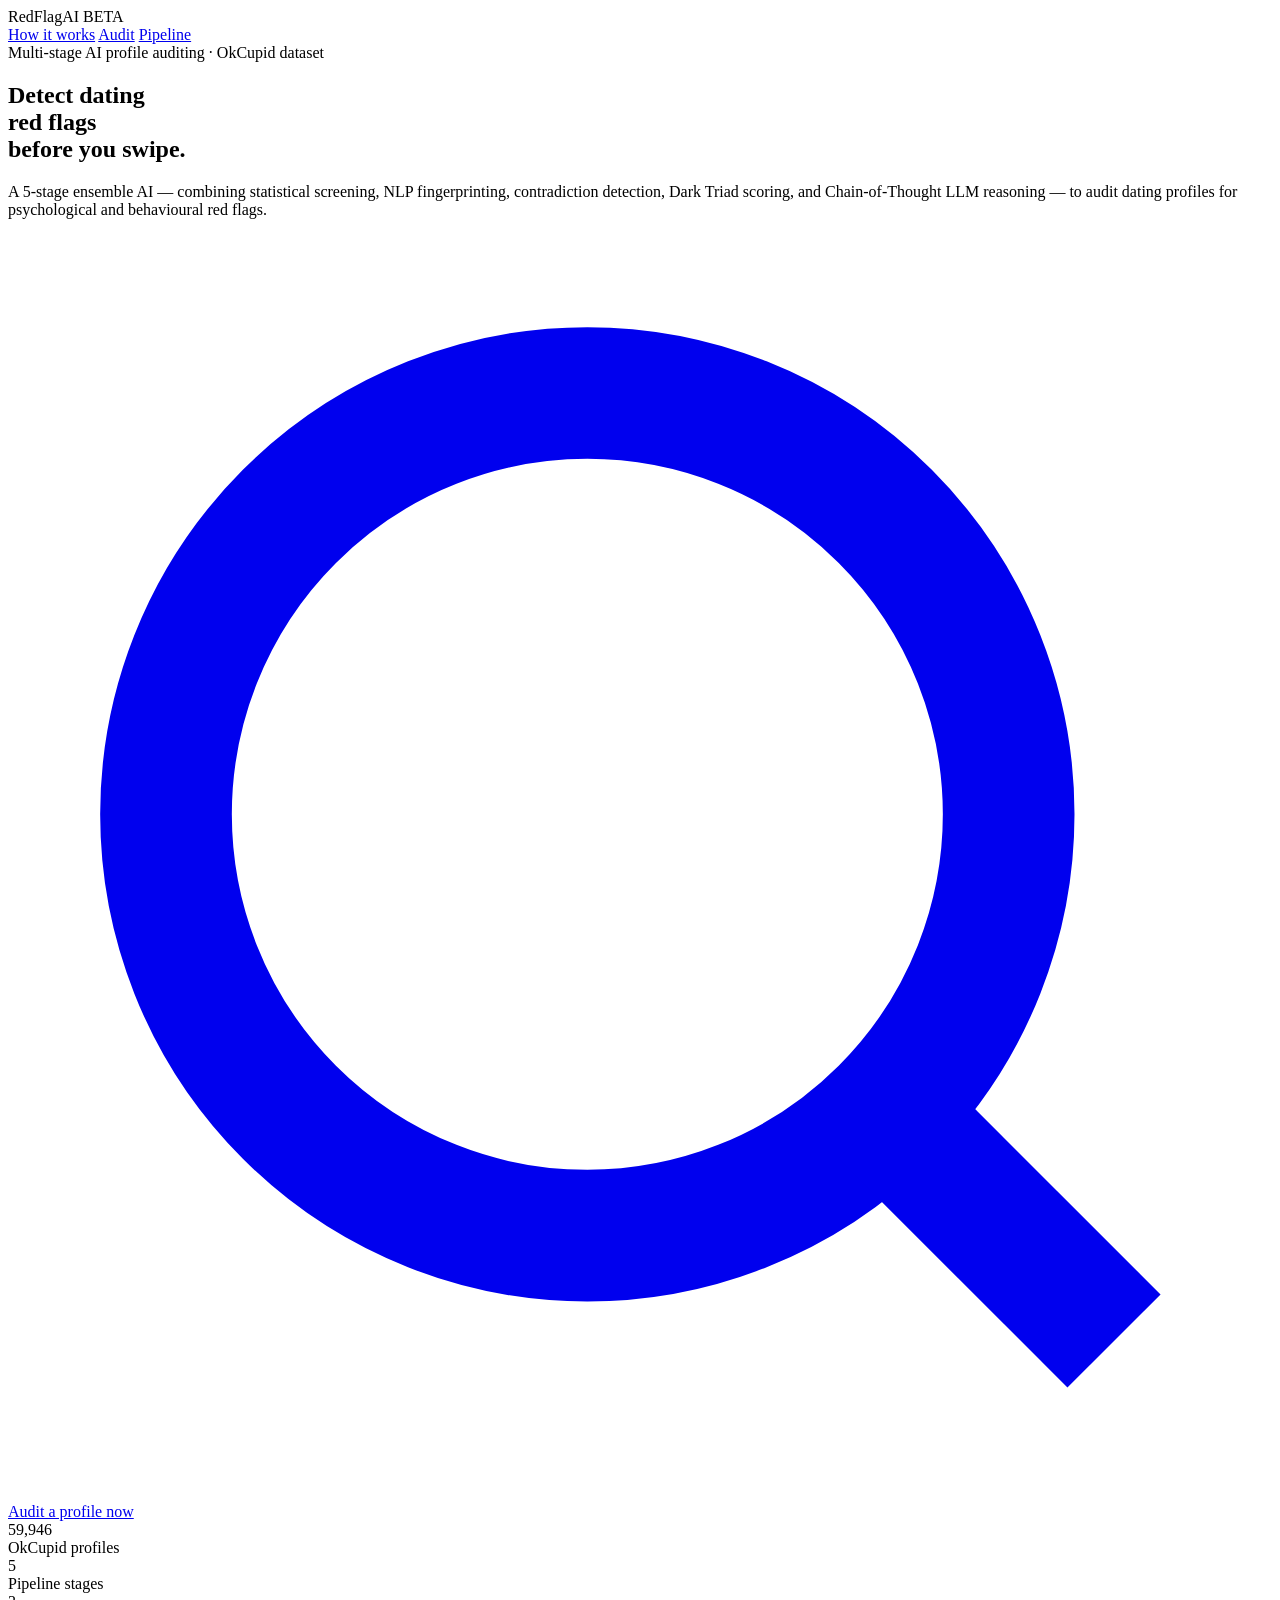
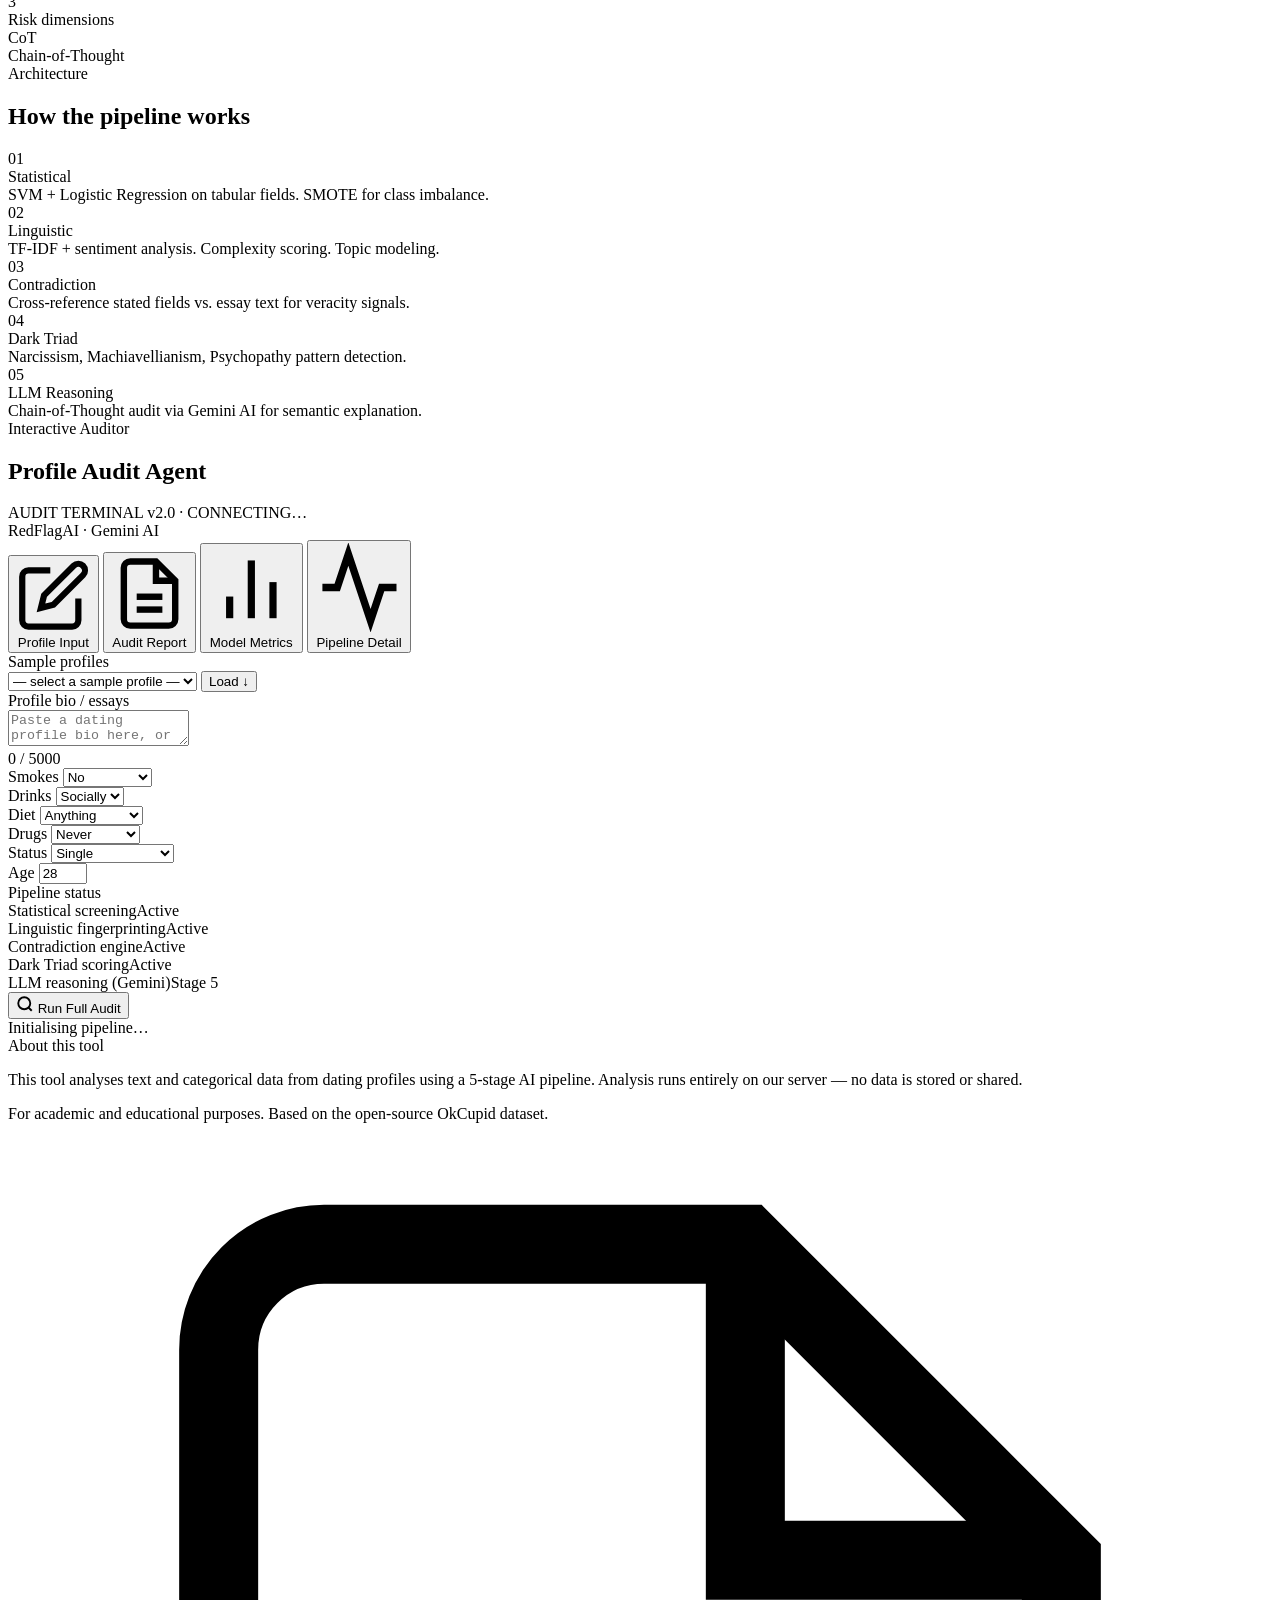
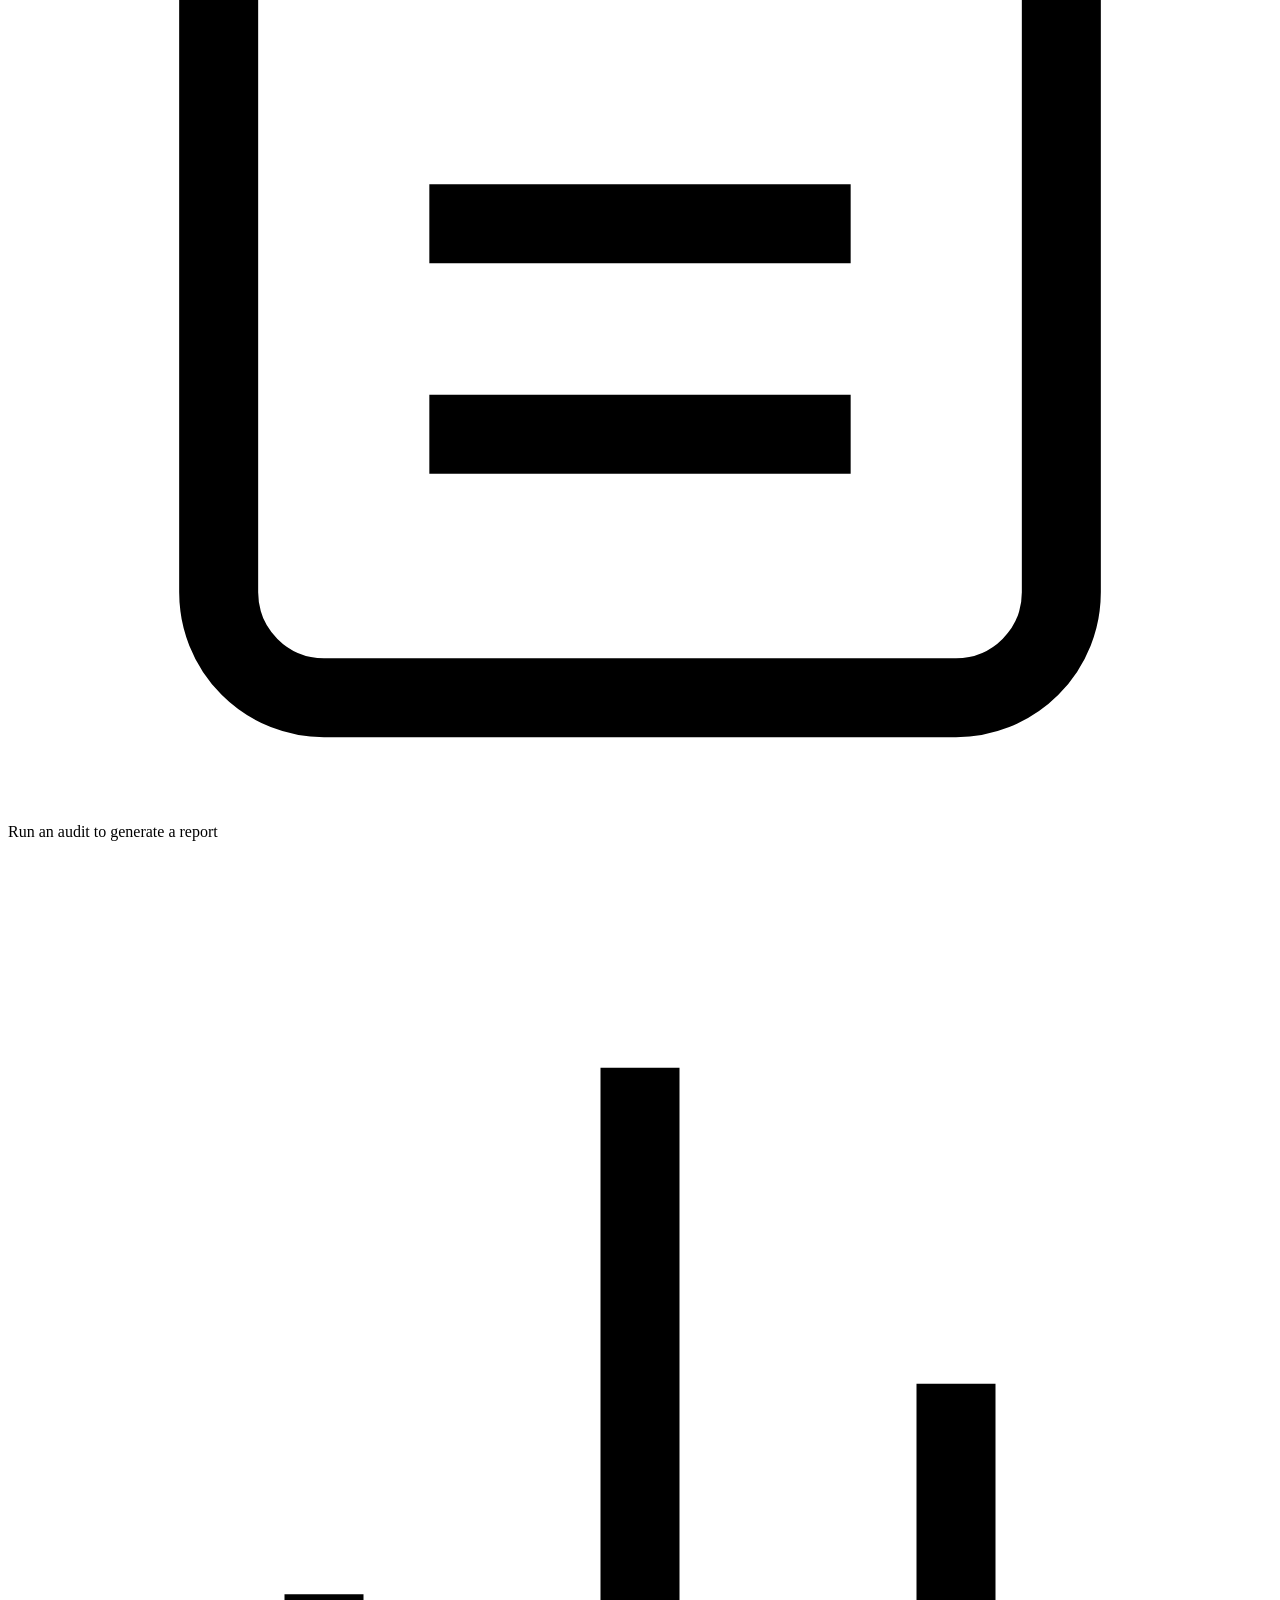
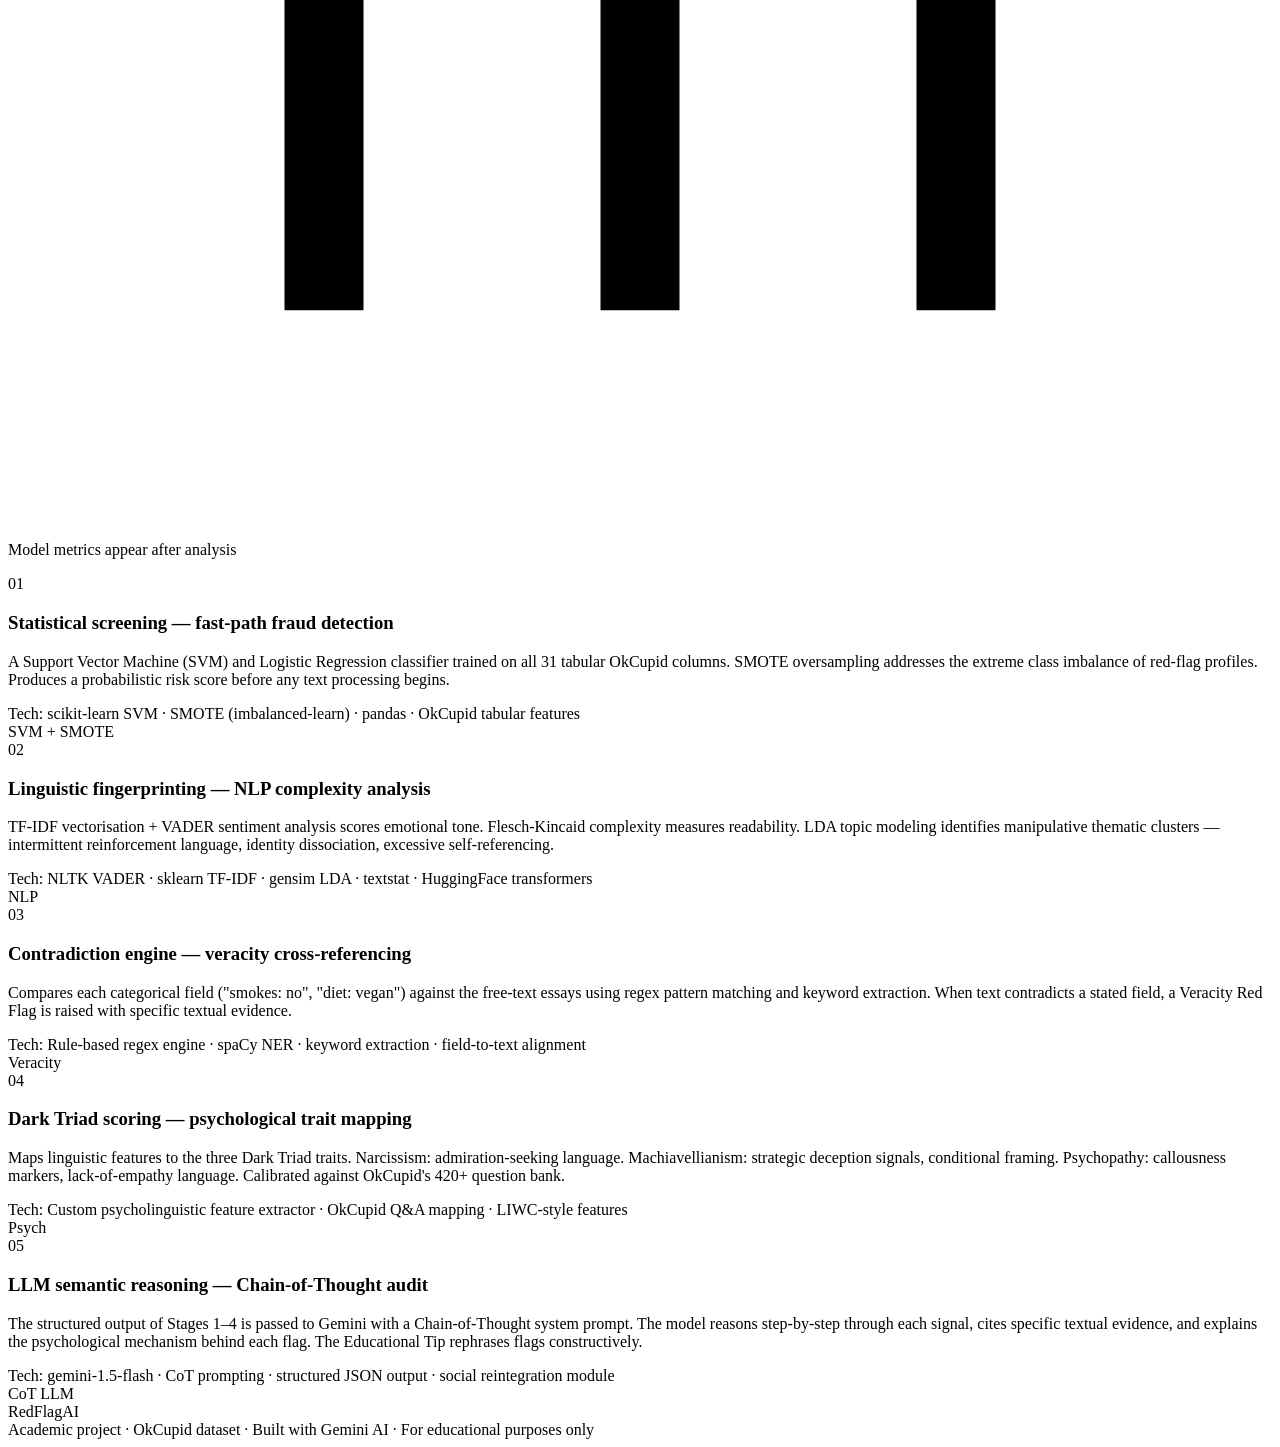
==== commit 43f638db: "Add files via upload" ====
--- a/index.html
+++ b/index.html
@@ -7,7 +7,7 @@
 <link rel="preconnect" href="https://fonts.googleapis.com" />
 <link rel="preconnect" href="https://fonts.gstatic.com" crossorigin />
 <link href="https://fonts.googleapis.com/css2?family=Syne:wght@400;500;600;700;800&family=IBM+Plex+Mono:wght@300;400;500&family=Instrument+Sans:ital,wght@0,400;0,500;1,400&display=swap" rel="stylesheet" />
-<link rel="stylesheet" href="style.css" />
+<link rel="stylesheet" href="/static/style.css" />
 </head>
 <body>
 
@@ -84,7 +84,7 @@
     <div class="pipeline-step" role="listitem">
       <div class="pipe-num c-red">05</div>
       <div class="pipe-title">LLM Reasoning</div>
-      <div class="pipe-desc">Chain-of-Thought audit via Claude AI for semantic explanation.</div>
+      <div class="pipe-desc">Chain-of-Thought audit via Gemini AI for semantic explanation.</div>
     </div>
   </div>
 </section>
@@ -104,7 +104,7 @@
         <div class="status-dot" id="serverDot" aria-hidden="true"></div>
         <span id="serverStatus">AUDIT TERMINAL v2.0 · CONNECTING…</span>
       </div>
-      <div class="app-version">RedFlagAI · claude-sonnet-4</div>
+      <div class="app-version">RedFlagAI · Gemini AI</div>
     </div>
 
     <!-- Tab bar -->
@@ -209,7 +209,7 @@
               <div class="pipe-status-row" role="listitem"><span>Linguistic fingerprinting</span><span class="badge badge-green">Active</span></div>
               <div class="pipe-status-row" role="listitem"><span>Contradiction engine</span><span class="badge badge-green">Active</span></div>
               <div class="pipe-status-row" role="listitem"><span>Dark Triad scoring</span><span class="badge badge-green">Active</span></div>
-              <div class="pipe-status-row" role="listitem"><span>LLM reasoning (Claude)</span><span class="badge badge-blue">Stage 5</span></div>
+              <div class="pipe-status-row" role="listitem"><span>LLM reasoning (Gemini)</span><span class="badge badge-blue">Stage 5</span></div>
             </div>
 
             <button class="analyze-btn" id="analyzeBtn" onclick="runAnalysis()">
@@ -307,8 +307,8 @@
           <div class="pipe-num-lg" style="color:var(--red);border-color:var(--red);">05</div>
           <div class="pipe-content">
             <h3>LLM semantic reasoning — Chain-of-Thought audit</h3>
-            <p>The structured output of Stages 1–4 is passed to Claude with a Chain-of-Thought system prompt. The model reasons step-by-step through each signal, cites specific textual evidence, and explains the psychological mechanism behind each flag. The Educational Tip rephrases flags constructively.</p>
-            <div class="pipe-tech">Tech: <span>claude-sonnet-4 · CoT prompting · structured JSON output · social reintegration module</span></div>
+            <p>The structured output of Stages 1–4 is passed to Gemini with a Chain-of-Thought system prompt. The model reasons step-by-step through each signal, cites specific textual evidence, and explains the psychological mechanism behind each flag. The Educational Tip rephrases flags constructively.</p>
+            <div class="pipe-tech">Tech: <span>gemini-1.5-flash · CoT prompting · structured JSON output · social reintegration module</span></div>
           </div>
           <span class="badge badge-red">CoT LLM</span>
         </div>
@@ -321,9 +321,9 @@
 <!-- FOOTER -->
 <footer>
   <div class="footer-logo">RedFlag<span class="accent">AI</span></div>
-  <div class="footer-note">Academic project · OkCupid dataset · Built with Claude AI · For educational purposes only</div>
+  <div class="footer-note">Academic project · OkCupid dataset · Built with Gemini AI · For educational purposes only</div>
 </footer>
 
-<script src="app.js"></script>
+<script src="/static/app.js"></script>
 </body>
 </html>
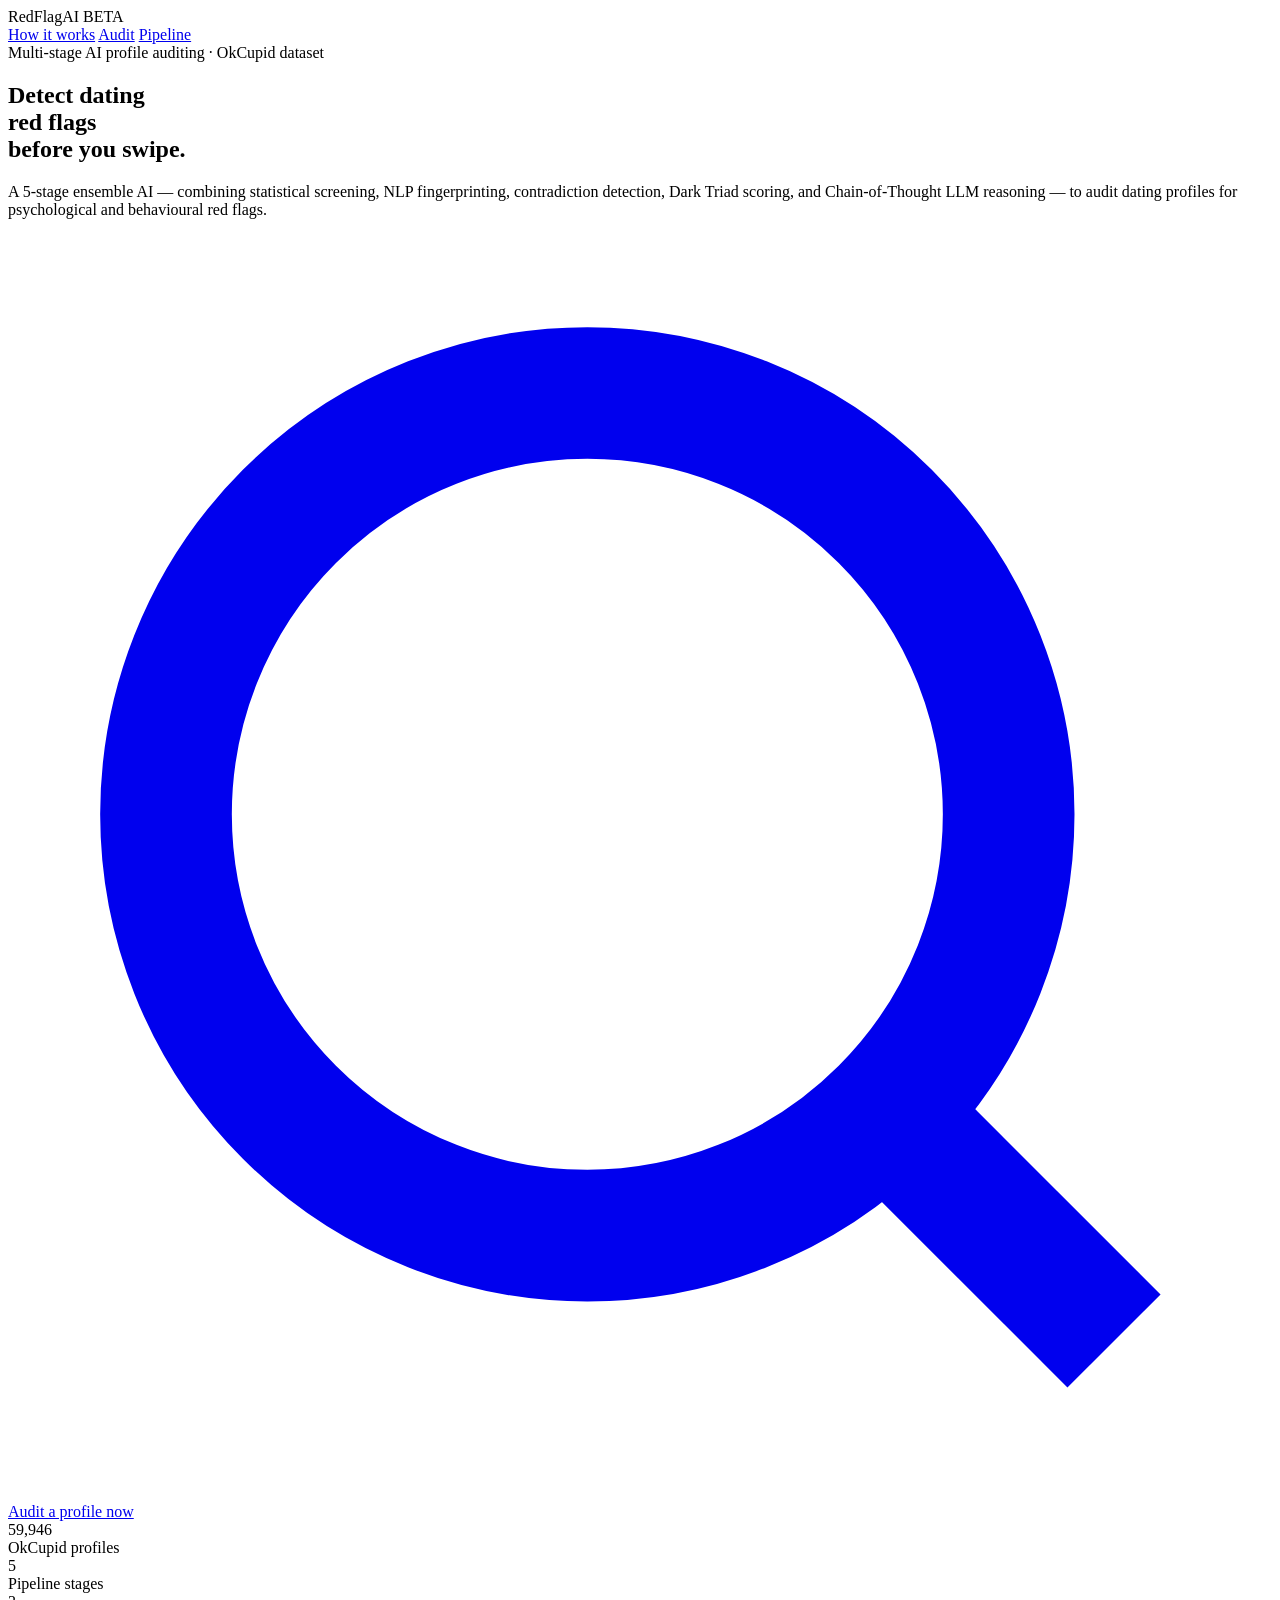
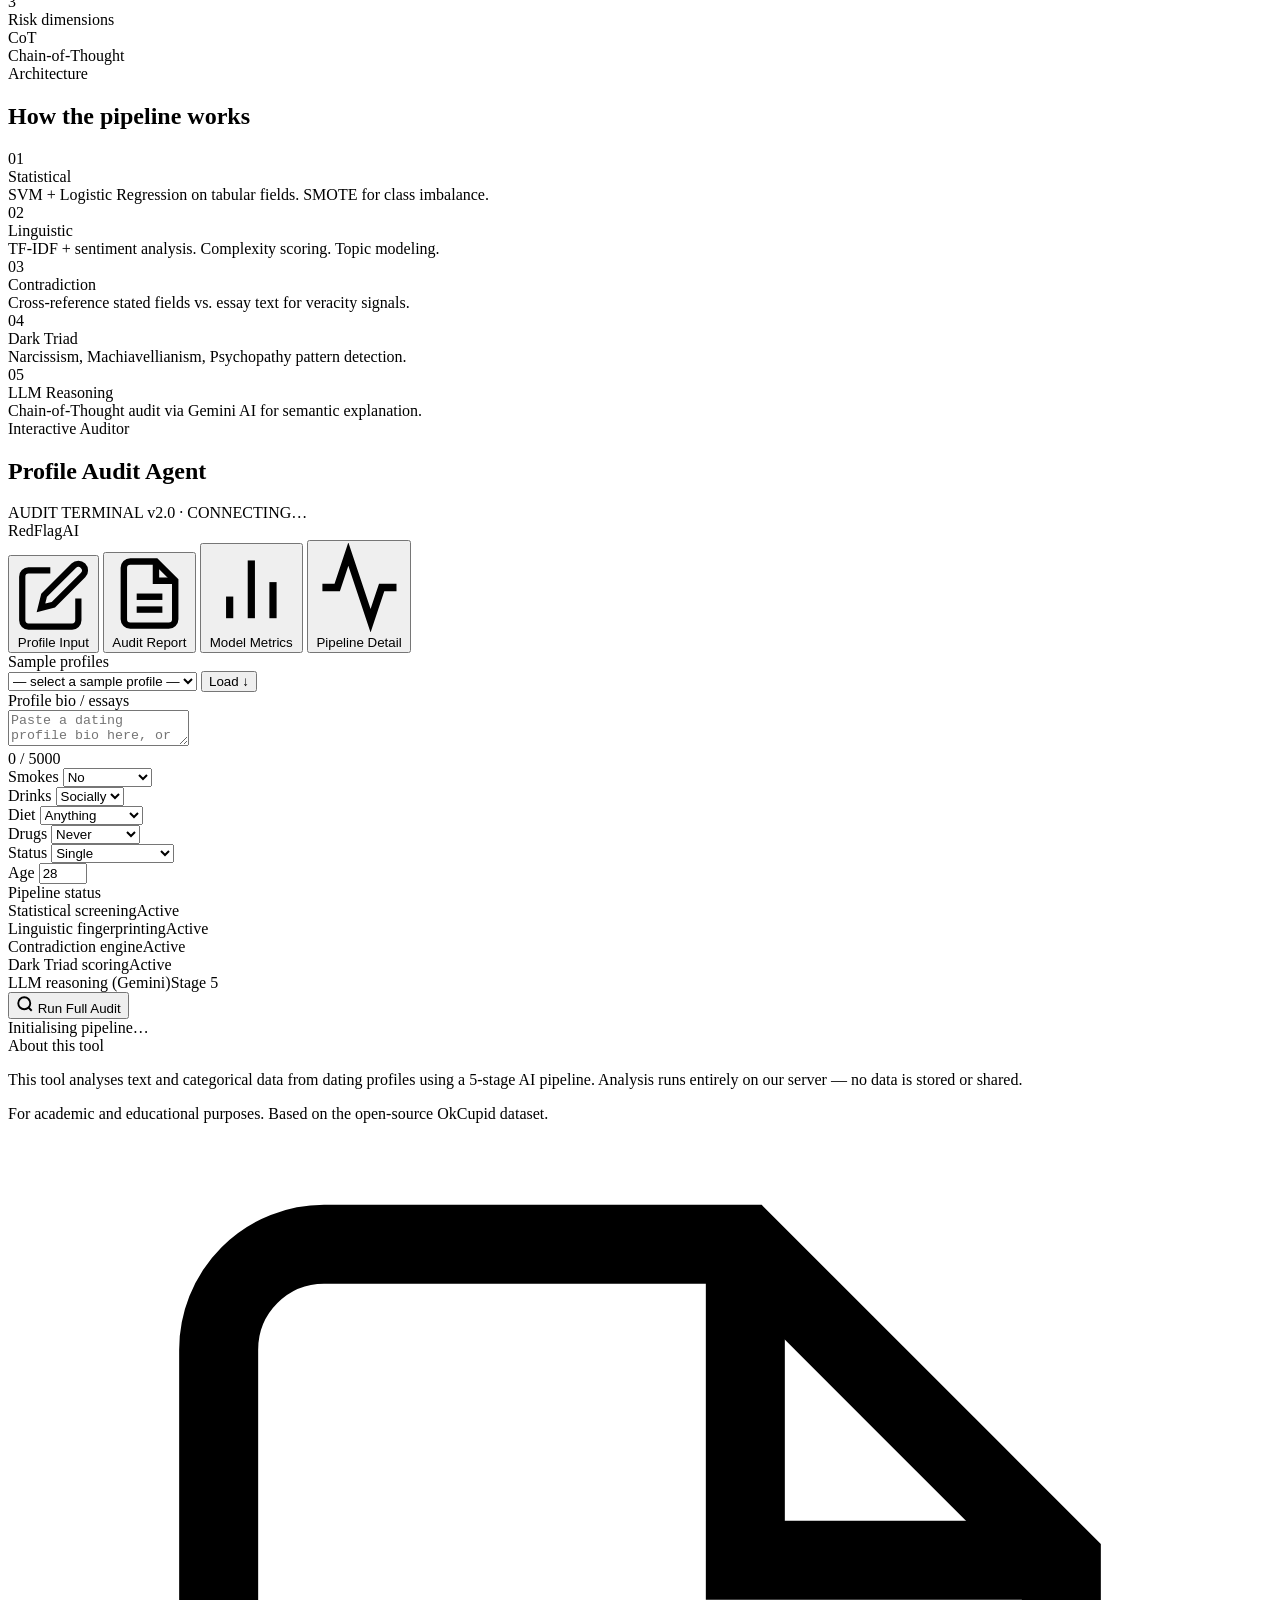
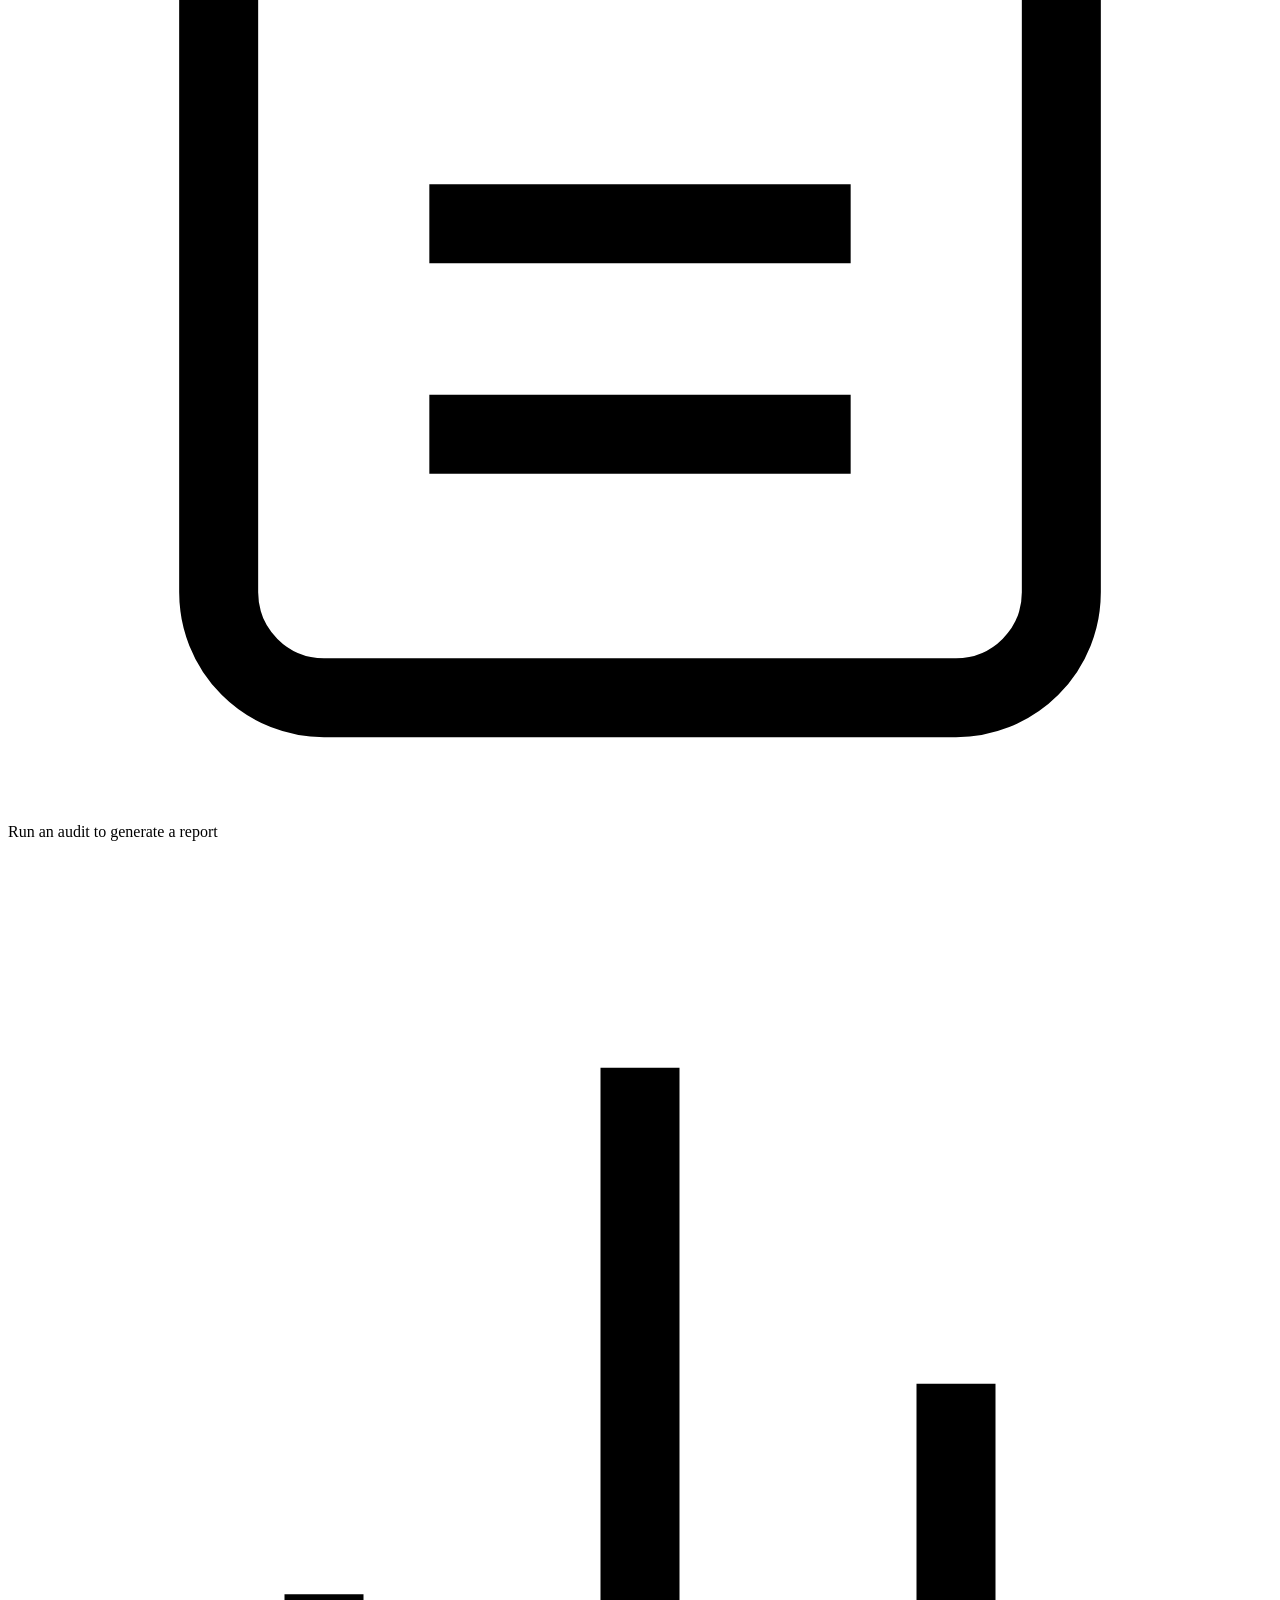
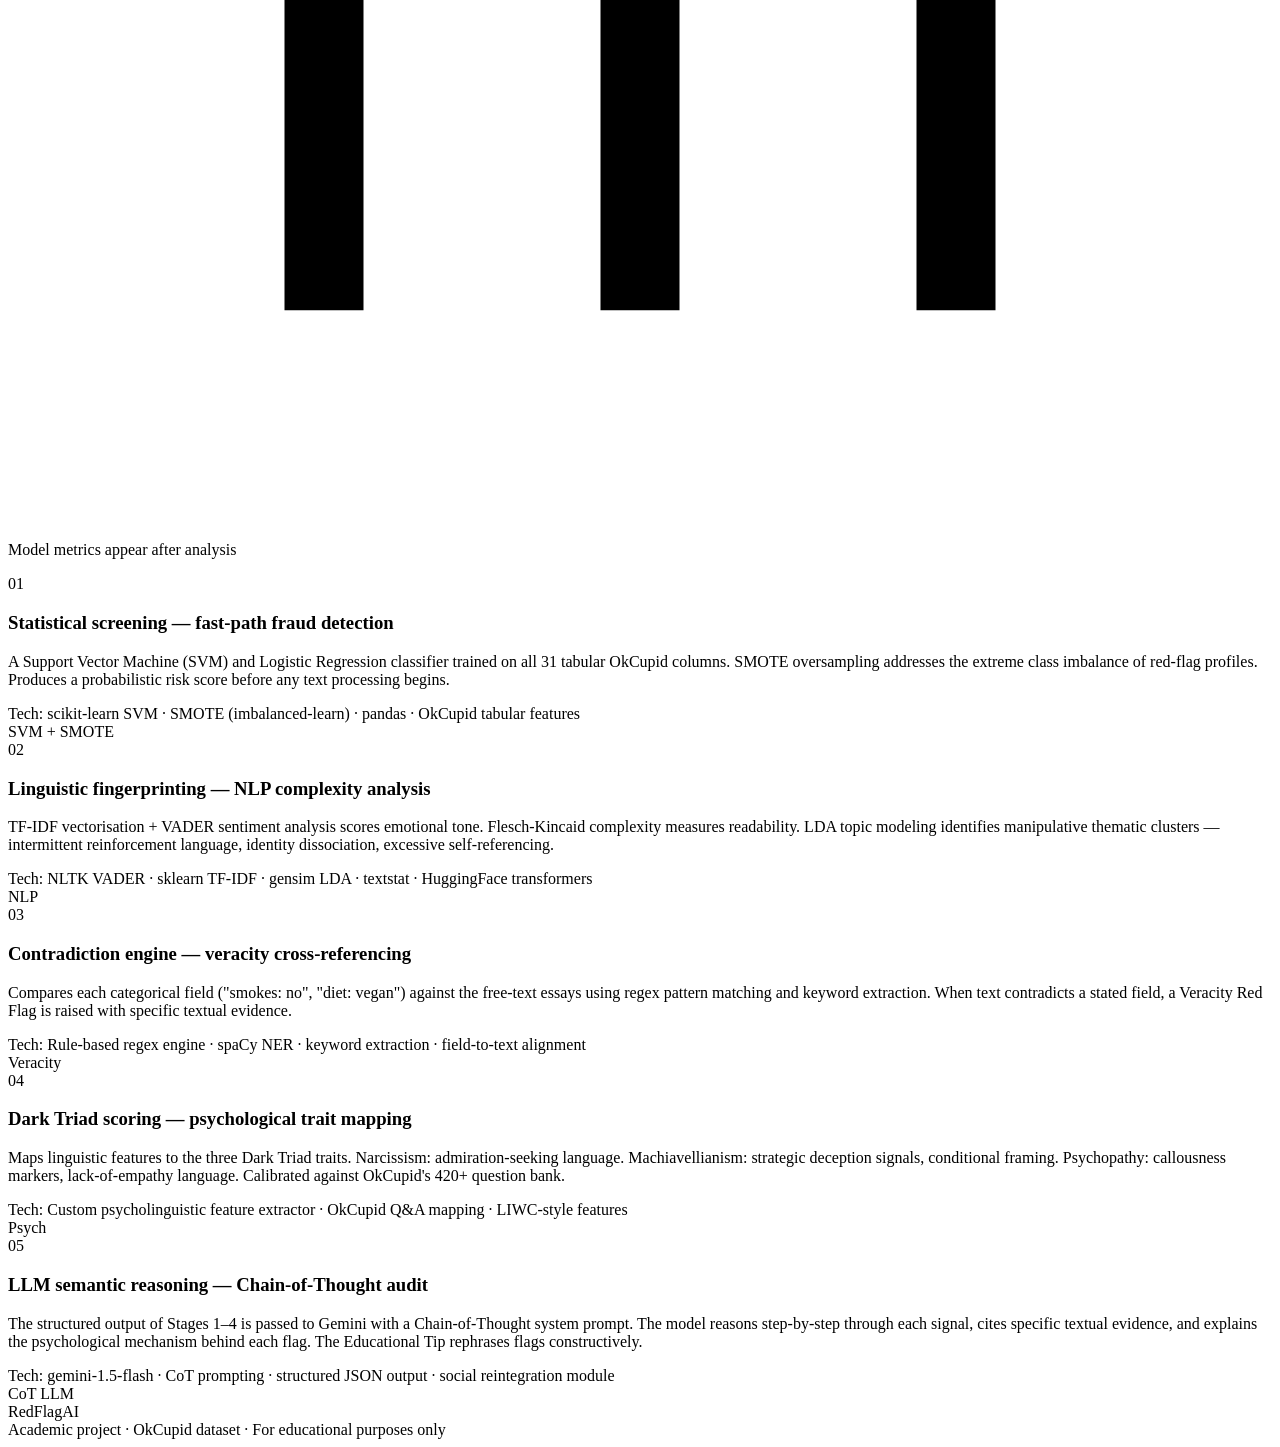
==== commit e8a700da: "edit readme and index.html" ====
--- a/index.html
+++ b/index.html
@@ -104,7 +104,7 @@
         <div class="status-dot" id="serverDot" aria-hidden="true"></div>
         <span id="serverStatus">AUDIT TERMINAL v2.0 · CONNECTING…</span>
       </div>
-      <div class="app-version">RedFlagAI · Gemini AI</div>
+      <div class="app-version">RedFlagAI</div>
     </div>
 
     <!-- Tab bar -->
@@ -321,7 +321,7 @@
 <!-- FOOTER -->
 <footer>
   <div class="footer-logo">RedFlag<span class="accent">AI</span></div>
-  <div class="footer-note">Academic project · OkCupid dataset · Built with Gemini AI · For educational purposes only</div>
+  <div class="footer-note">Academic project · OkCupid dataset · For educational purposes only</div>
 </footer>
 
 <script src="/static/app.js"></script>
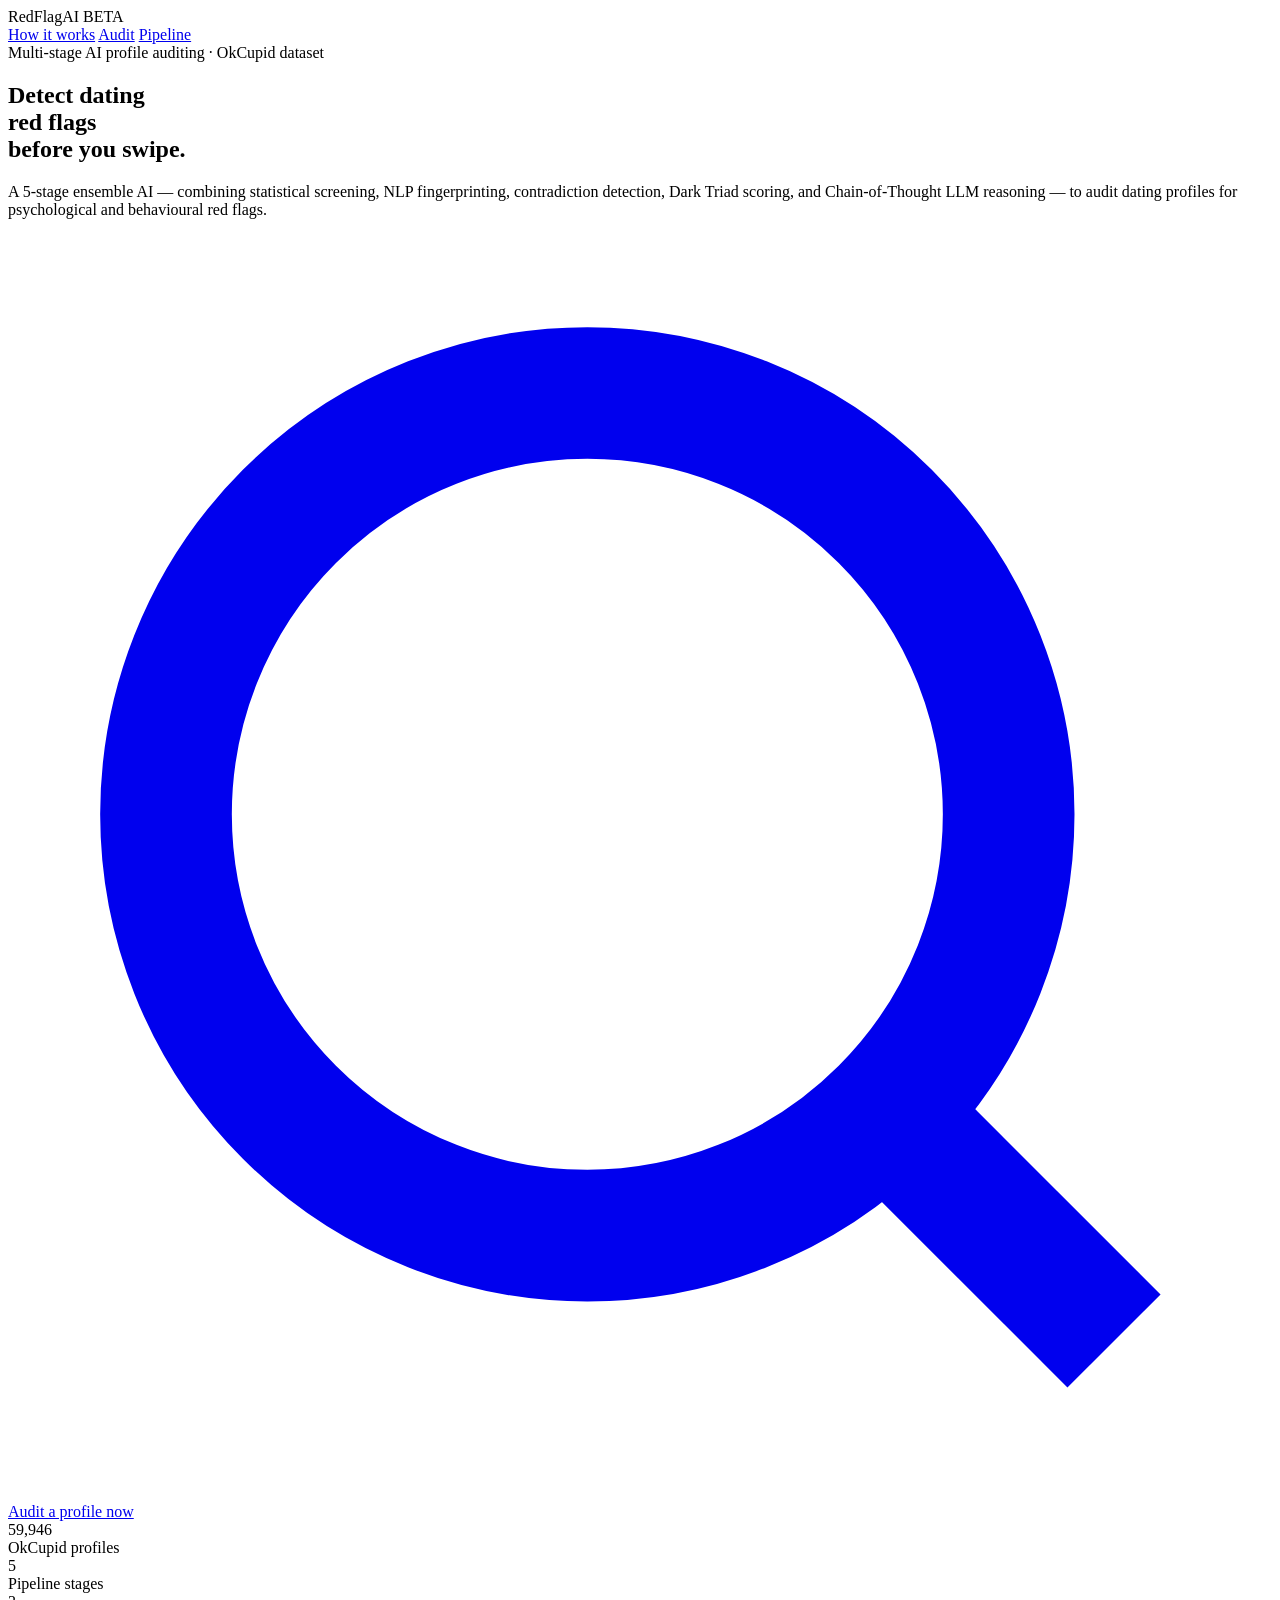
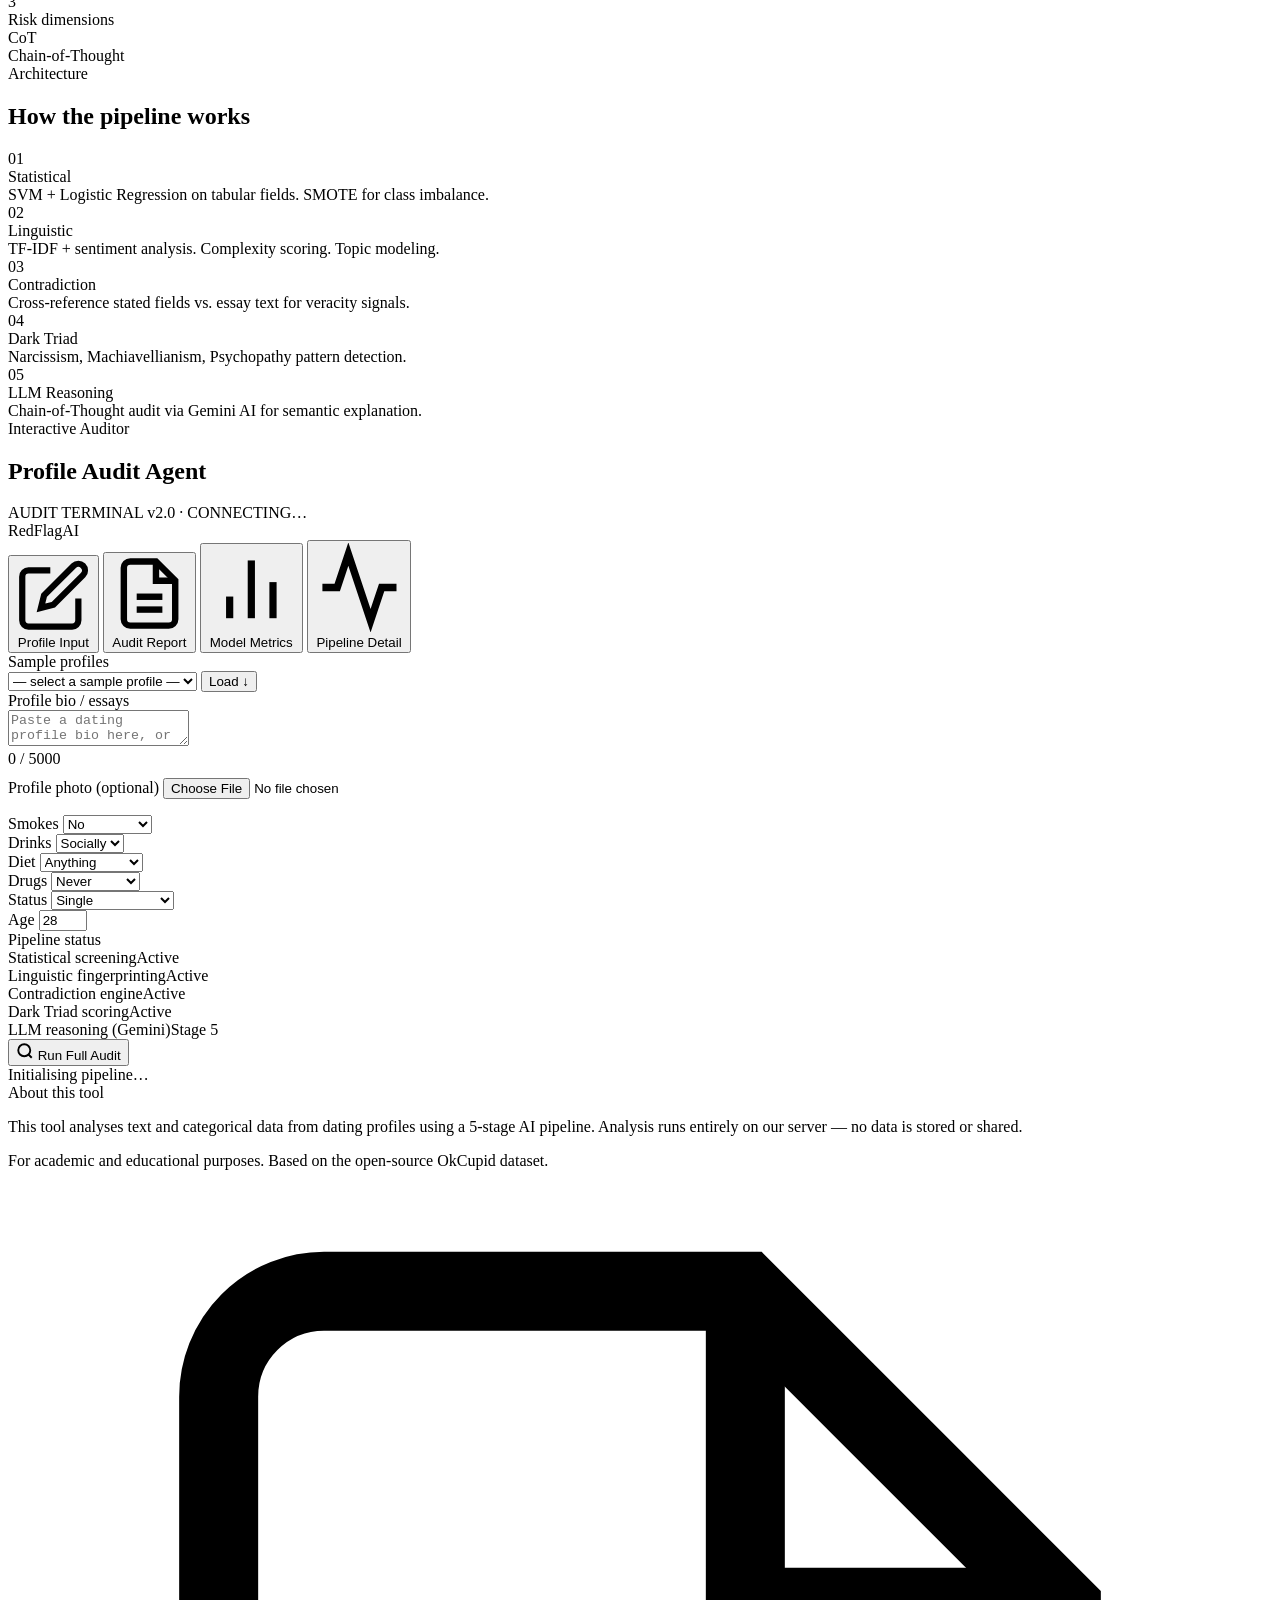
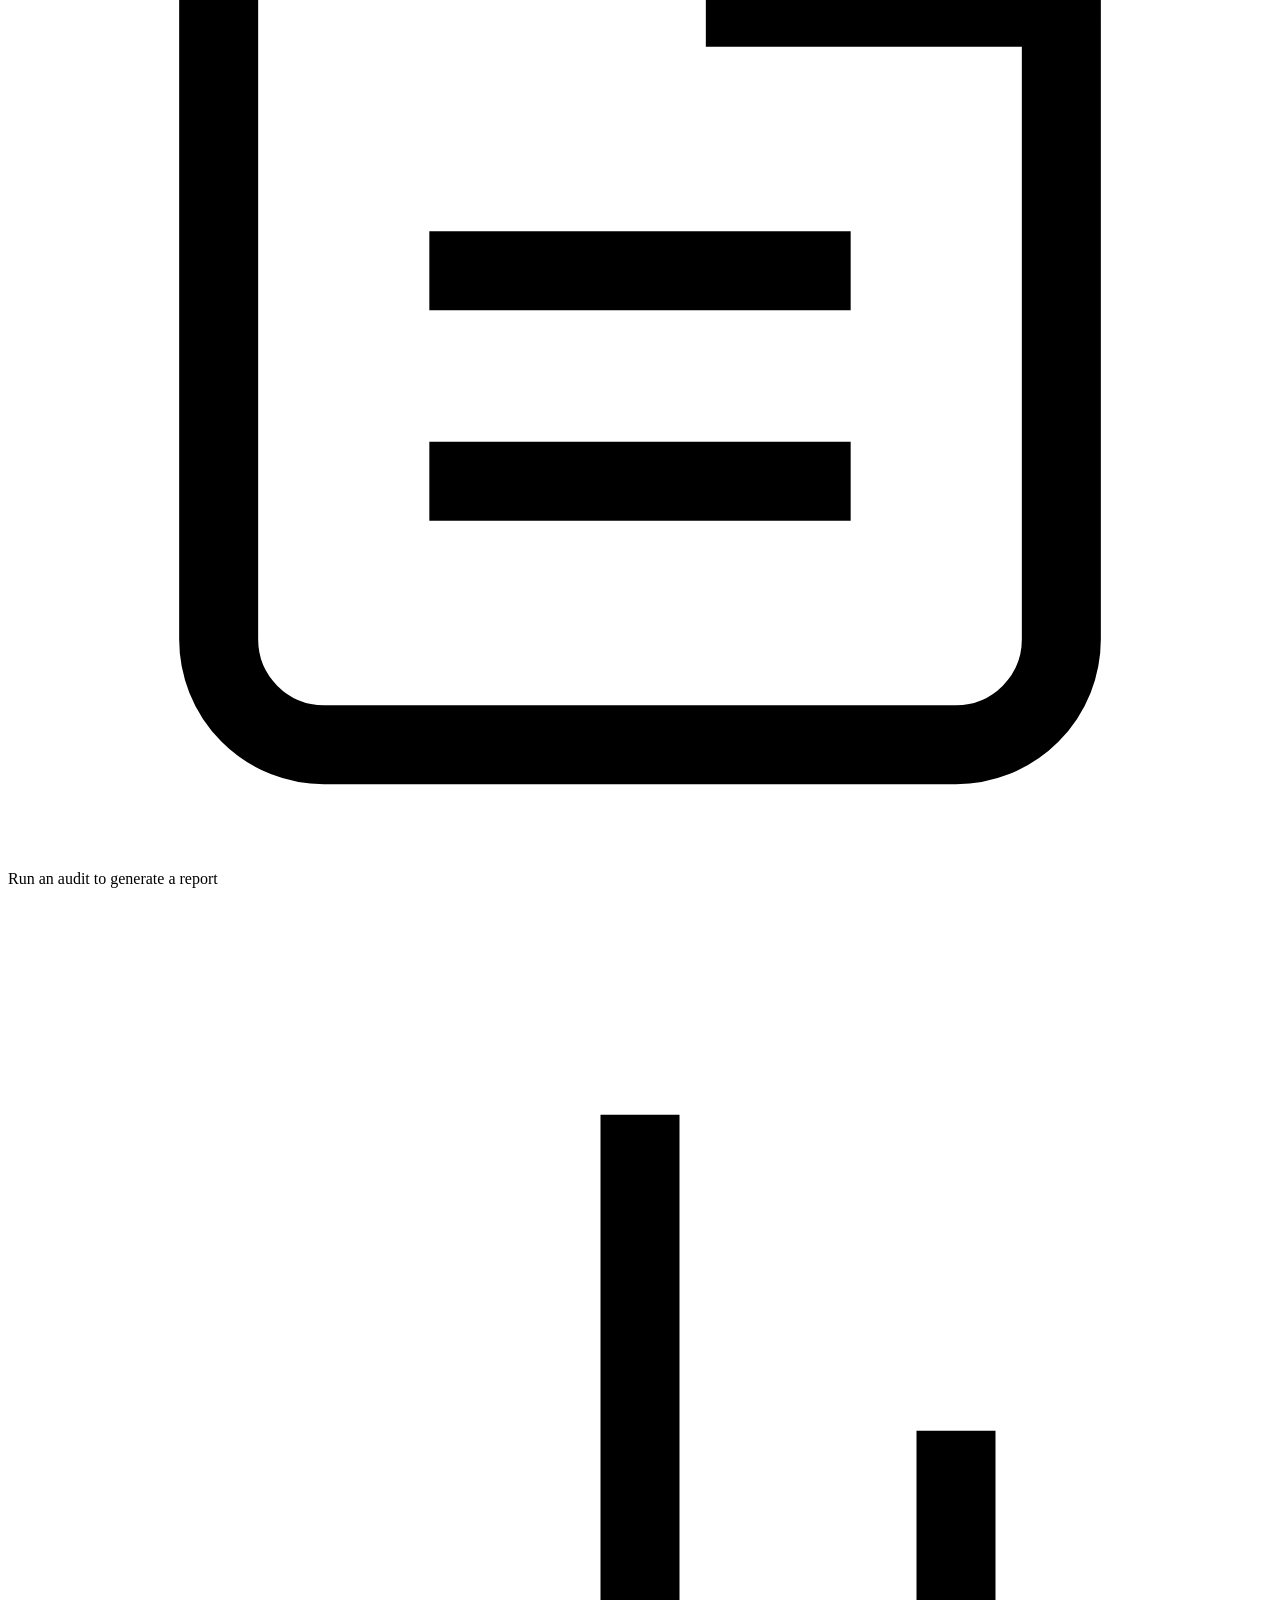
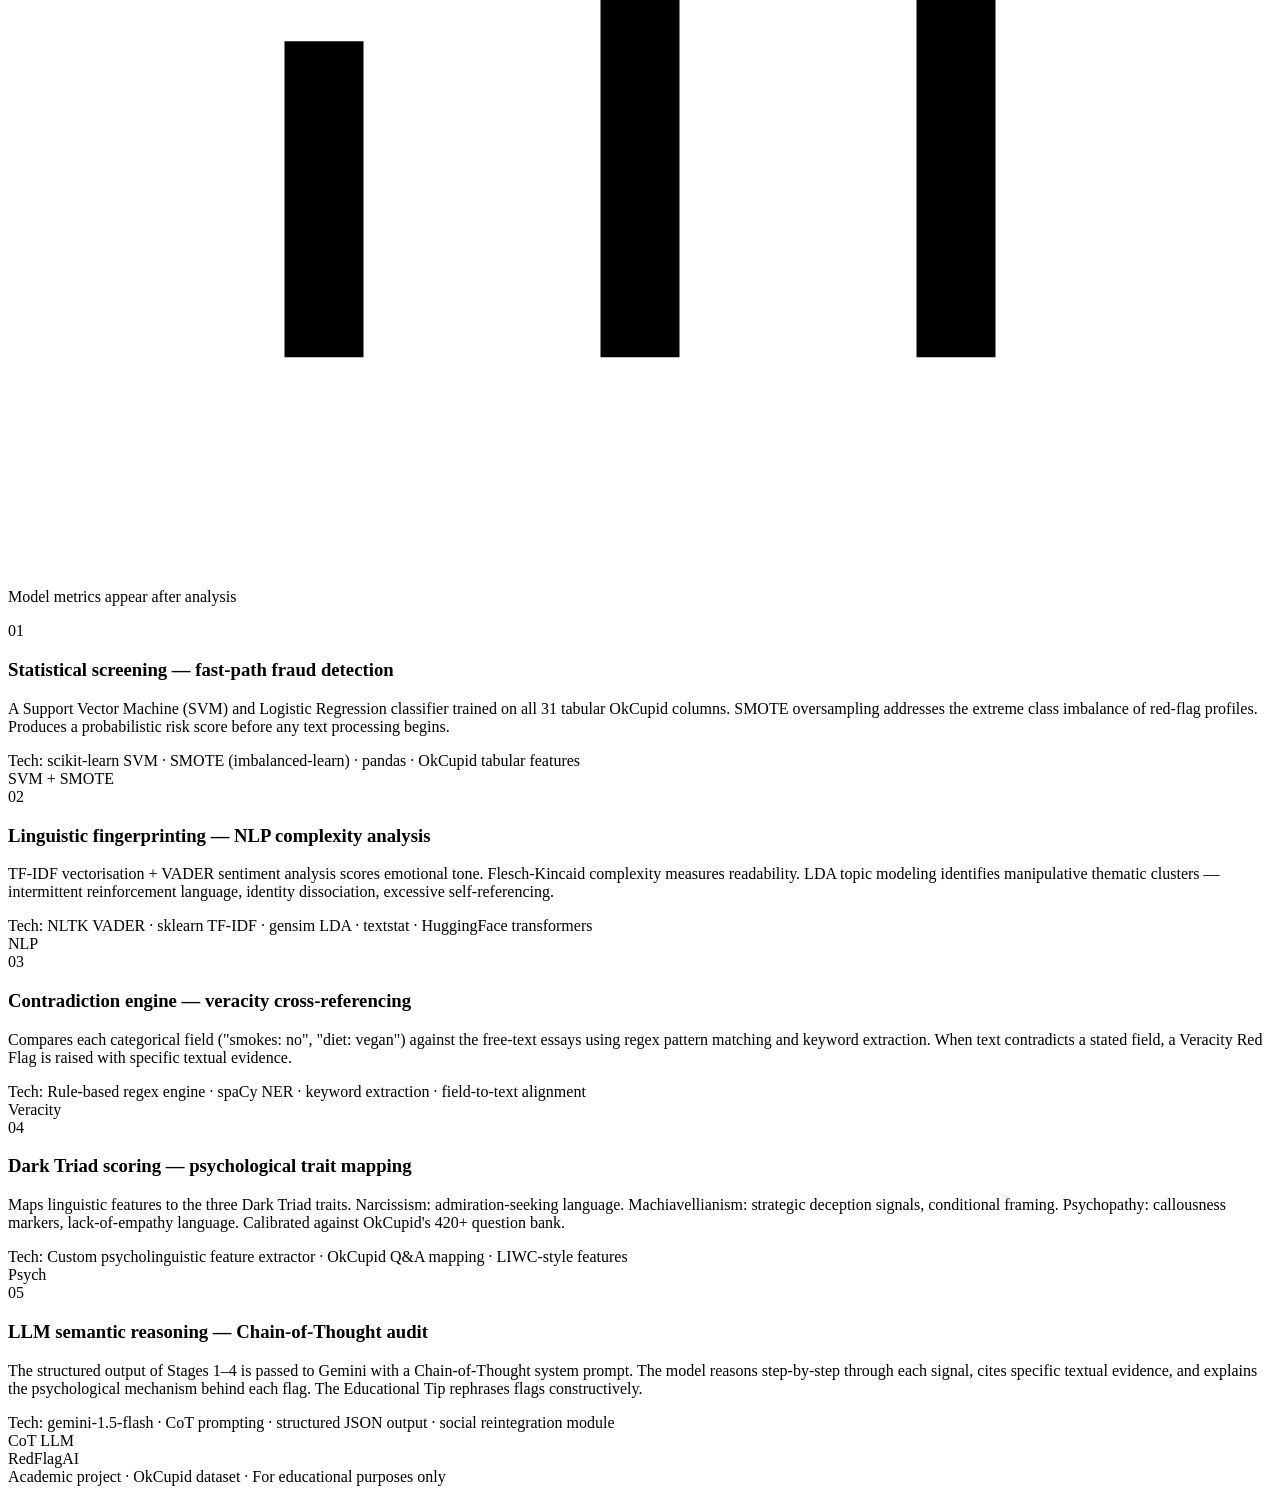
==== commit f0488248: "Update RedFlag AI with image reasoning" ====
--- a/index.html
+++ b/index.html
@@ -150,6 +150,12 @@
             ></textarea>
             <div class="char-count" id="charCount">0 / 5000</div>
 
+            <div style="margin-top:10px;margin-bottom:16px;">
+              <label for="fPicture" class="card-label">Profile photo (optional)</label>
+              <input type="file" id="fPicture" accept="image/*" aria-label="Profile photo" />
+              <div style="margin-top:8px;"><img id="picPreview" alt="preview" style="max-width:160px;display:none;border-radius:6px;box-shadow:0 6px 20px rgba(0,0,0,0.08);"/></div>
+            </div>
+
             <div class="field-grid">
               <div class="field-item">
                 <label for="fSmokes">Smokes</label>
